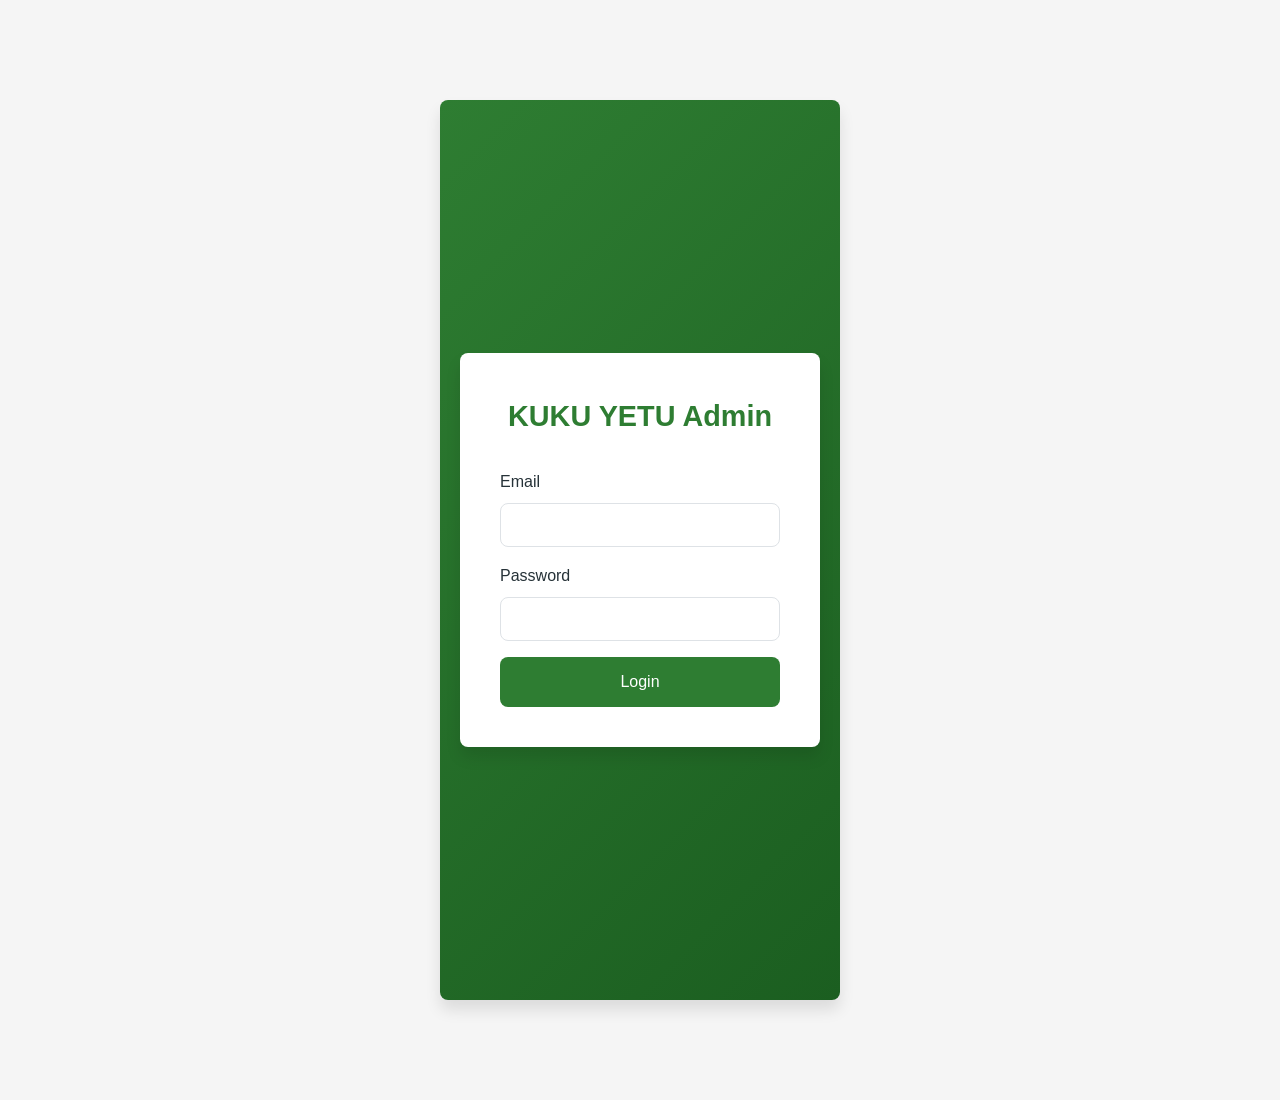
==== admin.html @ 910be82c "Move files to root for Vercel" ====
<!DOCTYPE html>
<html lang="en">
<head>
    <meta charset="UTF-8">
    <meta name="viewport" content="width=device-width, initial-scale=1.0">
    <title>KUKU YETU - Admin Dashboard</title>
    <link rel="stylesheet" href="https://cdnjs.cloudflare.com/ajax/libs/font-awesome/6.4.0/css/all.min.css">
    <link rel="stylesheet" href="css/style.css">
    <link rel="stylesheet" href="css/admin.css">
    <!-- Add to both index.html and admin.html in the head section -->
<link rel="icon" type="image/png" sizes="32x32" href="assets/icons/favicon-32x32.png">
<link rel="apple-touch-icon" href="assets/icons/apple-touch-icon.png">
</head>
<body>
    <!-- Loading Spinner -->
    <div id="loading-spinner" class="loading-spinner">
        <div class="spinner"></div>
    </div>

    <!-- Admin Login -->
    <div id="adminLogin" class="admin-login">
        <div class="login-box">
            <h1>KUKU YETU Admin</h1>
            <form id="adminLoginForm">
                <div class="form-group">
                    <label>Email</label>
                    <input type="email" id="adminEmail" required>
                </div>
                <div class="form-group">
                    <label>Password</label>
                    <input type="password" id="adminPassword" required>
                </div>
                <button type="submit" class="btn-primary">Login</button>
            </form>
        </div>
    </div>

    <!-- Admin Dashboard -->
    <div id="adminDashboard" style="display: none;">
        <div class="admin-header">
            <div class="container">
                <div class="admin-header-content">
                    <h1>KUKU YETU Admin Dashboard</h1>
                    <button class="btn-logout" onclick="adminLogout()">Logout</button>
                </div>
            </div>
        </div>

        <div class="admin-nav">
            <div class="container">
                <ul class="admin-tabs">
                    <li><button class="tab-btn active" data-tab="dashboard">Dashboard</button></li>
                    <li><button class="tab-btn" data-tab="products">Products</button></li>
                    <li><button class="tab-btn" data-tab="orders">Orders</button></li>
                </ul>
            </div>
        </div>

        <div class="admin-content">
            <div class="container">
                <!-- Dashboard Tab -->
                <div id="dashboardTab" class="admin-tab active">
                    <div class="stats-grid">
                        <div class="stat-card">
                            <h3>Total Orders</h3>
                            <div class="stat-number" id="totalOrders">0</div>
                        </div>
                        <div class="stat-card">
                            <h3>Pending Orders</h3>
                            <div class="stat-number" id="pendingOrders">0</div>
                        </div>
                        <div class="stat-card">
                            <h3>Completed Orders</h3>
                            <div class="stat-number" id="completedOrders">0</div>
                        </div>
                        <div class="stat-card">
                            <h3>Total Products</h3>
                            <div class="stat-number" id="totalProducts">0</div>
                        </div>
                    </div>

                    <div class="recent-orders">
                        <h2>Recent Orders</h2>
                        <div class="table-container">
                            <table id="recentOrdersTable">
                                <thead>
                                    <tr>
                                        <th>Order ID</th>
                                        <th>Customer</th>
                                        <th>Total</th>
                                        <th>Status</th>
                                        <th>Date</th>
                                        <th>Action</th>
                                    </tr>
                                </thead>
                                <tbody id="recentOrdersBody">
                                    <!-- Orders will be loaded here -->
                                </tbody>
                            </table>
                        </div>
                    </div>
                </div>

                <!-- Products Tab -->
                <div id="productsTab" class="admin-tab">
                    <div class="admin-section-header">
                        <h2>Manage Products</h2>
                        <button class="btn-primary" onclick="openAddProductModal()">Add New Product</button>
                    </div>

                    <div class="table-container">
                        <table id="productsTable">
                            <thead>
                                <tr>
                                    <th>ID</th>
                                    <th>Image</th>
                                    <th>Title</th>
                                    <th>Category</th>
                                    <th>Price</th>
                                    <th>Stock</th>
                                    <th>Rating</th>
                                    <th>Actions</th>
                                </tr>
                            </thead>
                            <tbody id="productsBody">
                                <!-- Products will be loaded here -->
                            </tbody>
                        </table>
                    </div>
                </div>

                <!-- Orders Tab -->
                <div id="ordersTab" class="admin-tab">
                    <h2>All Orders</h2>
                    <div class="table-container">
                        <table id="allOrdersTable">
                            <thead>
                                <tr>
                                    <th>Order ID</th>
                                    <th>Customer Name</th>
                                    <th>Phone</th>
                                    <th>Location</th>
                                    <th>Product</th>
                                    <th>Status</th>
                                    <th>Action</th>
                                </tr>
                            </thead>
                            <tbody id="allOrdersBody">
                                <!-- Orders will be loaded here -->
                            </tbody>
                        </table>
                    </div>
                </div>
            </div>
        </div>
    </div>

    <!-- Add Product Modal -->
    <div class="modal" id="addProductModal">
        <div class="modal-content">
            <div class="modal-header">
                <h2>Add New Product</h2>
                <button class="close-modal"><i class="fas fa-times"></i></button>
            </div>
            <div class="modal-body">
                <form id="addProductForm" enctype="multipart/form-data">
                    <div class="form-group">
                        <label>Title</label>
                        <input type="text" id="productTitle" required>
                    </div>

                    <div class="form-row">
                        <div class="form-group">
                            <label>Price ($)</label>
                            <input type="number" id="productPrice" step="0.01" required>
                        </div>
                        <div class="form-group">
                            <label>Old Price ($) (Optional)</label>
                            <input type="number" id="productOldPrice" step="0.01">
                        </div>
                    </div>

                                      <div class="form-group" style="clear: both; width: 100%; margin-bottom: 20px;">
                        <label for="productDescription" style="display: block; margin-bottom: 8px; font-weight: 600; font-size: 14px; color: #333;">Description <span style="color: #f44336;">*</span></label>
                        <textarea 
                            id="productDescription" 
                            name="description" 
                            rows="4" 
                            required
                            style="width: 100%; 
                                   padding: 12px; 
                                   border: 2px solid #2196F3; 
                                   border-radius: 8px; 
                                   font-size: 16px; 
                                   font-family: 'Segoe UI', Arial, sans-serif;
                                   background-color: #ffffff;
                                   color: #000000;
                                   resize: vertical;
                                   box-sizing: border-box;
                                   line-height: 1.6;
                                   box-shadow: 0 2px 4px rgba(0,0,0,0.1);"
                            placeholder="Enter detailed product description here..."
                        ></textarea>
                        <small style="display: block; margin-top: 5px; color: #666; font-size: 12px;">Provide a detailed description of your product</small>
                    </div>
                    <div class="form-row">
                        <div class="form-group">
                            <label>Category</label>
                            <select id="productCategory" required>
                                <option value="">Select Category</option>
                                <option value="broilers">Broilers</option>
                                <option value="layers">Layers</option>
                                <option value="eggs">Eggs</option>
                                <option value="chicks">Chicks</option>
                            </select>
                        </div>
                        <div class="form-group">
                            <label>Stock Status</label>
                            <select id="productStock" required>
                                <option value="available">Available</option>
                                <option value="low">Few Units Left</option>
                                <option value="out">Out of Stock</option>
                            </select>
                        </div>
                    </div>

                    <div class="form-group">
                        <label>Rating</label>
                        <select id="productRating" required>
                            <option value="1">1 Star</option>
                            <option value="2">2 Stars</option>
                            <option value="3">3 Stars</option>
                            <option value="4">4 Stars</option>
                            <option value="4.5">4.5 Stars</option>
                            <option value="5">5 Stars</option>
                        </select>
                    </div>

                    <div class="form-group">
                        <label>Product Images (Select multiple)</label>
                        <input type="file" id="productImages" multiple accept="image/*" required>
                        <div class="image-preview" id="imagePreview"></div>
                    </div>

                    <button type="submit" class="btn-primary">Add Product</button>
                </form>
            </div>
        </div>
    </div>

    <!-- Order Details Modal -->
    <div class="modal" id="orderDetailsModal">
        <div class="modal-content">
            <div class="modal-header">
                <h2>Order Details</h2>
                <button class="close-modal"><i class="fas fa-times"></i></button>
            </div>
            <div class="modal-body" id="orderDetailsBody">
                <!-- Order details will be loaded here -->
            </div>
        </div>
    </div>
    <!-- Edit Product Modal -->
<div class="modal" id="editProductModal">
    <div class="modal-content">
        <div class="modal-header">
            <h2>Edit Product</h2>
            <button class="close-modal"><i class="fas fa-times"></i></button>
        </div>
        <div class="modal-body">
            <form id="editProductForm" enctype="multipart/form-data">
                <input type="hidden" id="editProductId">
                
                <div class="form-group">
                    <label>Title</label>
                    <input type="text" id="editProductTitle" required>
                </div>

                <div class="form-row">
                    <div class="form-group">
                        <label>Price ($)</label>
                        <input type="number" id="editProductPrice" step="0.01" required>
                    </div>
                    <div class="form-group">
                        <label>Old Price ($) (Optional)</label>
                        <input type="number" id="editProductOldPrice" step="0.01">
                    </div>
                </div>

                <div class="form-group">
                    <label>Description</label>
                    <textarea id="editProductDescription" rows="4" required></textarea>
                </div>

                <div class="form-row">
                    <div class="form-group">
                        <label>Category</label>
                        <select id="editProductCategory" required>
                            <option value="">Select Category</option>
                            <option value="broilers">Broilers</option>
                            <option value="layers">Layers</option>
                            <option value="eggs">Eggs</option>
                            <option value="chicks">Chicks</option>
                        </select>
                    </div>
                    <div class="form-group">
                        <label>Stock Status</label>
                        <select id="editProductStock" required>
                            <option value="available">Available</option>
                            <option value="low">Few Units Left</option>
                            <option value="out">Out of Stock</option>
                        </select>
                    </div>
                </div>

                <div class="form-group">
                    <label>Rating</label>
                    <select id="editProductRating" required>
                        <option value="1">1 Star</option>
                        <option value="2">2 Stars</option>
                        <option value="3">3 Stars</option>
                        <option value="4">4 Stars</option>
                        <option value="4.5">4.5 Stars</option>
                        <option value="5">5 Stars</option>
                    </select>
                </div>

                <div class="form-group">
                    <label>Current Images</label>
                    <div class="image-preview" id="editImagePreview"></div>
                </div>

                <div class="form-group">
                    <label>Add New Images (Optional)</label>
                    <input type="file" id="editProductImages" multiple accept="image/*">
                    <small style="display: block; margin-top: 5px; color: #666;">Select new images to add. Existing images will be kept unless removed.</small>
                </div>

                <div style="display: flex; gap: 10px; margin-top: 20px;">
                    <button type="submit" class="btn-primary" style="flex: 2;">Update Product</button>
                    <button type="button" class="btn-secondary" onclick="document.getElementById('editProductModal').classList.remove('active')" style="flex: 1;">Cancel</button>
                </div>
            </form>
        </div>
    </div>
</div>

    <!-- Toast Container -->
    <div class="toast-container" id="toastContainer"></div>

    <script src="js/api.js"></script>
    <script src="js/admin.js"></script>
</body>
</html>
---- css/style.css ----
/* Professional CSS for KUKU YETU */
:root {
    --primary-color: #2e7d32;
    --primary-dark: #1b5e20;
    --primary-light: #4caf50;
    --secondary-color: #ff6f00;
    --text-dark: #263238;
    --text-light: #546e7a;
    --background: #f5f5f5;
    --white: #ffffff;
    --gray-100: #f8f9fa;
    --gray-200: #e9ecef;
    --gray-300: #dee2e6;
    --gray-400: #ced4da;
    --gray-500: #adb5bd;
    --shadow-sm: 0 2px 4px rgba(0,0,0,0.1);
    --shadow-md: 0 4px 6px rgba(0,0,0,0.1);
    --shadow-lg: 0 10px 15px rgba(0,0,0,0.1);
    --border-radius: 8px;
    --transition: all 0.3s ease;
}

* {
    margin: 0;
    padding: 0;
    box-sizing: border-box;
}

body {
    font-family: 'Segoe UI', Tahoma, Geneva, Verdana, sans-serif;
    background-color: var(--background);
    color: var(--text-dark);
    line-height: 1.6;
}

.container {
    max-width: 1200px;
    margin: 0 auto;
    padding: 0 15px;
}

/* Loading Spinner */
.loading-spinner {
    position: fixed;
    top: 0;
    left: 0;
    width: 100%;
    height: 100%;
    background: rgba(255,255,255,0.9);
    display: none;
    justify-content: center;
    align-items: center;
    z-index: 9999;
}

.loading-spinner.active {
    display: flex;
}

.spinner {
    width: 50px;
    height: 50px;
    border: 5px solid var(--gray-300);
    border-top-color: var(--primary-color);
    border-radius: 50%;
    animation: spin 1s linear infinite;
}

@keyframes spin {
    to { transform: rotate(360deg); }
}

/* Header Styles */
.header {
    background: var(--white);
    box-shadow: var(--shadow-sm);
    position: sticky;
    top: 0;
    z-index: 100;
}

.header-top {
    padding: 1rem 0;
    border-bottom: 1px solid var(--gray-200);
}

.header-top .container {
    display: flex;
    justify-content: space-between;
    align-items: center;
}

.header-left {
    display: flex;
    align-items: center;
    gap: 1rem;
}

.menu-toggle {
    background: none;
    border: none;
    font-size: 1.5rem;
    color: var(--text-dark);
    cursor: pointer;
    padding: 0.5rem;
    transition: var(--transition);
}

.menu-toggle:hover {
    color: var(--primary-color);
}

.logo h1 {
    font-size: 1.5rem;
    color: var(--primary-color);
    font-weight: 700;
}

.header-right {
    display: flex;
    align-items: center;
    gap: 1rem;
}

.notification-btn, .whatsapp-btn, .support-btn {
    position: relative;
    background: none;
    border: none;
    font-size: 1.2rem;
    color: var(--text-dark);
    cursor: pointer;
    padding: 0.5rem;
    transition: var(--transition);
    text-decoration: none;
}

.notification-btn:hover, .whatsapp-btn:hover, .support-btn:hover {
    color: var(--primary-color);
}

.badge {
    position: absolute;
    top: 0;
    right: 0;
    background: var(--secondary-color);
    color: var(--white);
    font-size: 0.7rem;
    padding: 0.2rem 0.4rem;
    border-radius: 50%;
    min-width: 18px;
}

/* Search Bar */
.search-bar {
    padding: 1rem 0;
    background: var(--white);
}

.search-container {
    position: relative;
    max-width: 600px;
    margin: 0 auto;
}

.search-icon {
    position: absolute;
    left: 1rem;
    top: 50%;
    transform: translateY(-50%);
    color: var(--gray-500);
}

#searchInput {
    width: 100%;
    padding: 1rem 1rem 1rem 3rem;
    border: 2px solid var(--gray-300);
    border-radius: var(--border-radius);
    font-size: 1rem;
    transition: var(--transition);
}

#searchInput:focus {
    outline: none;
    border-color: var(--primary-color);
    box-shadow: 0 0 0 3px rgba(46, 125, 50, 0.1);
}

/* Navigation Menu */
.main-nav {
    background: var(--white);
    border-bottom: 1px solid var(--gray-200);
    display: none;
}

.main-nav.active {
    display: block;
}

.nav-links {
    display: flex;
    list-style: none;
    gap: 2rem;
    padding: 1rem 0;
}

.nav-links a {
    text-decoration: none;
    color: var(--text-dark);
    font-weight: 500;
    transition: var(--transition);
    padding: 0.5rem 0;
    border-bottom: 2px solid transparent;
}

.nav-links a:hover,
.nav-links a.active {
    color: var(--primary-color);
    border-bottom-color: var(--primary-color);
}

/* Notification Panel */
.notification-panel {
    position: fixed;
    top: 0;
    right: -400px;
    width: 380px;
    height: 100vh;
    background: var(--white);
    box-shadow: var(--shadow-lg);
    z-index: 1000;
    transition: right 0.3s ease;
    display: flex;
    flex-direction: column;
}

.notification-panel.active {
    right: 0;
}

.notification-header {
    padding: 1rem;
    border-bottom: 1px solid var(--gray-200);
    display: flex;
    justify-content: space-between;
    align-items: center;
}

.close-btn {
    background: none;
    border: none;
    font-size: 1.2rem;
    cursor: pointer;
    color: var(--text-light);
}

.notification-list {
    flex: 1;
    overflow-y: auto;
    padding: 1rem;
}

.notification-item {
    padding: 1rem;
    border-bottom: 1px solid var(--gray-200);
    cursor: pointer;
    transition: var(--transition);
}

.notification-item:hover {
    background: var(--gray-100);
}

.notification-item.unread {
    background: #e8f5e9;
}

.notification-title {
    font-weight: 600;
    margin-bottom: 0.25rem;
}

.notification-message {
    font-size: 0.9rem;
    color: var(--text-light);
}

.notification-time {
    font-size: 0.8rem;
    color: var(--gray-500);
    margin-top: 0.25rem;
}

/* Side Menu */
.side-menu {
    position: fixed;
    top: 0;
    left: -300px;
    width: 280px;
    height: 100vh;
    background: var(--white);
    box-shadow: var(--shadow-lg);
    z-index: 1000;
    transition: left 0.3s ease;
    display: flex;
    flex-direction: column;
}

.side-menu.active {
    left: 0;
}

.side-menu-header {
    padding: 1rem;
    border-bottom: 1px solid var(--gray-200);
    display: flex;
    justify-content: space-between;
    align-items: center;
}

.side-menu-content {
    flex: 1;
    overflow-y: auto;
    padding: 1rem;
}

.menu-section {
    margin-bottom: 2rem;
}

.menu-section h4 {
    margin-bottom: 1rem;
    color: var(--text-light);
    font-size: 0.9rem;
    text-transform: uppercase;
    letter-spacing: 1px;
}

.filter-options {
    display: flex;
    flex-direction: column;
    gap: 0.5rem;
}

.filter-options label {
    display: flex;
    align-items: center;
    gap: 0.5rem;
    cursor: pointer;
}

.menu-section ul {
    list-style: none;
}

.menu-section ul li {
    margin-bottom: 0.5rem;
}

.menu-section ul a {
    text-decoration: none;
    color: var(--text-dark);
    display: block;
    padding: 0.5rem;
    border-radius: var(--border-radius);
    transition: var(--transition);
}

.menu-section ul a:hover {
    background: var(--gray-100);
    color: var(--primary-color);
}

/* Products Grid */
.products-grid {
    display: grid;
    grid-template-columns: repeat(auto-fill, minmax(280px, 1fr));
    gap: 2rem;
    padding: 2rem 0;
}

.product-card {
    background: var(--white);
    border-radius: var(--border-radius);
    overflow: hidden;
    box-shadow: var(--shadow-sm);
    transition: var(--transition);
    position: relative;
}

.product-card:hover {
    transform: translateY(-5px);
    box-shadow: var(--shadow-lg);
}

.product-image {
    position: relative;
    height: 250px;
    overflow: hidden;
}

.product-image img {
    width: 100%;
    height: 100%;
    object-fit: cover;
    transition: var(--transition);
}

.product-card:hover .product-image img {
    transform: scale(1.05);
}

.product-category {
    position: absolute;
    top: 1rem;
    left: 1rem;
    background: var(--primary-color);
    color: var(--white);
    padding: 0.25rem 0.5rem;
    border-radius: 4px;
    font-size: 0.8rem;
    font-weight: 500;
}

.product-info {
    padding: 1.5rem;
}

.product-title {
    font-size: 1.1rem;
    font-weight: 600;
    margin-bottom: 0.5rem;
    color: var(--text-dark);
}

.product-description {
    font-size: 0.9rem;
    color: var(--text-light);
    margin-bottom: 0.5rem;
    line-height: 1.4;
}

.product-price {
    display: flex;
    align-items: center;
    gap: 0.5rem;
    margin-bottom: 0.5rem;
}

.current-price {
    font-size: 1.2rem;
    font-weight: 700;
    color: var(--primary-color);
}

.old-price {
    font-size: 0.9rem;
    color: var(--gray-500);
    text-decoration: line-through;
}

.product-rating {
    display: flex;
    align-items: center;
    gap: 0.25rem;
    margin-bottom: 1rem;
    color: #ffc107;
}

.rating-text {
    color: var(--text-light);
    font-size: 0.9rem;
    margin-left: 0.5rem;
}

.product-actions {
    display: flex;
    gap: 0.5rem;
}

.view-btn, .cart-btn {
    flex: 1;
    padding: 0.75rem;
    border: none;
    border-radius: var(--border-radius);
    font-weight: 500;
    cursor: pointer;
    transition: var(--transition);
    display: flex;
    align-items: center;
    justify-content: center;
    gap: 0.5rem;
}

.view-btn {
    background: var(--gray-200);
    color: var(--text-dark);
}

.view-btn:hover {
    background: var(--gray-300);
}

.cart-btn {
    background: var(--primary-color);
    color: var(--white);
}

.cart-btn:hover {
    background: var(--primary-dark);
}

.cart-btn:disabled {
    background: var(--gray-400);
    cursor: not-allowed;
}

/* Stock Status */
.stock-status {
    position: absolute;
    top: 1rem;
    right: 1rem;
    padding: 0.25rem 0.5rem;
    border-radius: 4px;
    font-size: 0.8rem;
    font-weight: 500;
}

.stock-status.low {
    background: #ff9800;
    color: var(--white);
}

.stock-status.available {
    background: var(--primary-color);
    color: var(--white);
}

/* Footer Navigation */
.footer-nav {
    position: fixed;
    bottom: 0;
    left: 0;
    width: 100%;
    background: var(--white);
    box-shadow: 0 -2px 10px rgba(0,0,0,0.1);
    z-index: 100;
    padding: 0.5rem 0;
}

.footer-icons {
    display: flex;
    justify-content: space-around;
    align-items: center;
}

.footer-btn {
    background: none;
    border: none;
    display: flex;
    flex-direction: column;
    align-items: center;
    gap: 0.25rem;
    color: var(--text-light);
    font-size: 0.8rem;
    cursor: pointer;
    transition: var(--transition);
    position: relative;
    padding: 0.5rem;
}

.footer-btn i {
    font-size: 1.2rem;
}

.footer-btn:hover,
.footer-btn.active {
    color: var(--primary-color);
}

.footer-btn .badge {
    top: 0;
    right: 0;
}

/* Modal Styles */
.modal {
    display: none;
    position: fixed;
    top: 0;
    left: 0;
    width: 100%;
    height: 100%;
    background: rgba(0,0,0,0.5);
    z-index: 2000;
    justify-content: center;
    align-items: center;
    animation: fadeIn 0.3s ease;
}

@keyframes fadeIn {
    from { opacity: 0; }
    to { opacity: 1; }
}

.modal.active {
    display: flex;
}

.modal-content {
    background: var(--white);
    border-radius: var(--border-radius);
    max-width: 600px;
    width: 90%;
    max-height: 90vh;
    overflow-y: auto;
    animation: slideUp 0.3s ease;
}

@keyframes slideUp {
    from {
        transform: translateY(50px);
        opacity: 0;
    }
    to {
        transform: translateY(0);
        opacity: 1;
    }
}

.modal-header {
    padding: 1rem;
    border-bottom: 1px solid var(--gray-200);
    display: flex;
    justify-content: space-between;
    align-items: center;
    position: sticky;
    top: 0;
    background: var(--white);
    z-index: 1;
}

.modal-body {
    padding: 1rem;
}

.close-modal {
    background: none;
    border: none;
    font-size: 1.2rem;
    cursor: pointer;
    color: var(--text-light);
    transition: var(--transition);
}

.close-modal:hover {
    color: var(--text-dark);
}

/* Product Modal Styles */
.product-detail {
    padding: 1rem;
}

.product-images {
    position: relative;
    margin-bottom: 1rem;
}

.image-slider {
    position: relative;
    overflow: hidden;
    border-radius: var(--border-radius);
    height: 300px;
}

.slider-container {
    display: flex;
    transition: transform 0.3s ease;
    height: 100%;
}

.slider-container img {
    width: 100%;
    height: 100%;
    object-fit: cover;
    flex-shrink: 0;
}

.slider-btn {
    position: absolute;
    top: 50%;
    transform: translateY(-50%);
    background: rgba(0,0,0,0.5);
    color: var(--white);
    border: none;
    width: 40px;
    height: 40px;
    border-radius: 50%;
    cursor: pointer;
    transition: var(--transition);
    z-index: 2;
}

.slider-btn:hover {
    background: rgba(0,0,0,0.8);
}

.slider-btn.prev {
    left: 1rem;
}

.slider-btn.next {
    right: 1rem;
}

.image-dots {
    display: flex;
    justify-content: center;
    gap: 0.5rem;
    margin-top: 1rem;
}

.dot {
    width: 10px;
    height: 10px;
    border-radius: 50%;
    background: var(--gray-400);
    cursor: pointer;
    transition: var(--transition);
}

.dot.active {
    background: var(--primary-color);
    transform: scale(1.2);
}

.product-full-title {
    font-size: 1.5rem;
    font-weight: 600;
    margin-bottom: 1rem;
}

.product-full-price {
    display: flex;
    align-items: center;
    gap: 1rem;
    margin-bottom: 1rem;
}

.full-price {
    font-size: 1.5rem;
    font-weight: 700;
    color: var(--primary-color);
}

.full-old-price {
    font-size: 1rem;
    color: var(--gray-500);
    text-decoration: line-through;
}

.full-description {
    margin: 1rem 0;
    line-height: 1.6;
    color: var(--text-light);
}

.product-buttons {
    display: flex;
    gap: 1rem;
    margin-top: 1.5rem;
}

.btn-save {
    flex: 1;
    padding: 1rem;
    background: var(--gray-200);
    border: none;
    border-radius: var(--border-radius);
    font-weight: 500;
    cursor: pointer;
    transition: var(--transition);
    display: flex;
    align-items: center;
    justify-content: center;
    gap: 0.5rem;
}

.btn-save:hover {
    background: var(--gray-300);
}

.btn-checkout {
    flex: 2;
    padding: 1rem;
    background: var(--primary-color);
    color: var(--white);
    border: none;
    border-radius: var(--border-radius);
    font-weight: 500;
    cursor: pointer;
    transition: var(--transition);
    display: flex;
    align-items: center;
    justify-content: center;
    gap: 0.5rem;
}

.btn-checkout:hover {
    background: var(--primary-dark);
}

/* Cart Modal Styles */
.cart-items {
    max-height: 400px;
    overflow-y: auto;
    margin-bottom: 1rem;
}

.cart-item {
    display: flex;
    gap: 1rem;
    padding: 1rem;
    border-bottom: 1px solid var(--gray-200);
}

.cart-item-image {
    width: 80px;
    height: 80px;
    border-radius: var(--border-radius);
    object-fit: cover;
}

.cart-item-details {
    flex: 1;
}

.cart-item-title {
    font-weight: 600;
    margin-bottom: 0.25rem;
}

.cart-item-price {
    color: var(--primary-color);
    font-weight: 600;
}

.cart-item-quantity {
    display: flex;
    align-items: center;
    gap: 0.5rem;
    margin-top: 0.5rem;
}

.quantity-btn {
    width: 30px;
    height: 30px;
    border: 1px solid var(--gray-300);
    background: var(--white);
    border-radius: 4px;
    cursor: pointer;
    transition: var(--transition);
}

.quantity-btn:hover {
    background: var(--gray-100);
}

.quantity-input {
    width: 50px;
    text-align: center;
    border: 1px solid var(--gray-300);
    border-radius: 4px;
    padding: 0.25rem;
}

.cart-total {
    padding: 1rem;
    background: var(--gray-100);
    border-radius: var(--border-radius);
    font-size: 1.2rem;
    font-weight: 600;
    display: flex;
    justify-content: space-between;
    margin-bottom: 1rem;
}

.location-section {
    margin: 1rem 0;
}

.location-header {
    display: flex;
    justify-content: space-between;
    align-items: center;
    margin-bottom: 1rem;
}

.get-location-btn {
    background: var(--primary-color);
    color: var(--white);
    border: none;
    padding: 0.5rem 1rem;
    border-radius: var(--border-radius);
    cursor: pointer;
    transition: var(--transition);
    display: flex;
    align-items: center;
    gap: 0.5rem;
}

.get-location-btn:hover {
    background: var(--primary-dark);
}

.location-input,
.address-input {
    width: 100%;
    padding: 0.75rem;
    border: 1px solid var(--gray-300);
    border-radius: var(--border-radius);
    margin-bottom: 1rem;
    font-size: 1rem;
}

.cart-actions {
    display: flex;
    flex-direction: column;
    gap: 1rem;
}

.btn-confirm,
.btn-whatsapp,
.btn-generate {
    width: 100%;
    padding: 1rem;
    border: none;
    border-radius: var(--border-radius);
    font-weight: 500;
    cursor: pointer;
    transition: var(--transition);
    display: flex;
    align-items: center;
    justify-content: center;
    gap: 0.5rem;
}

.btn-confirm {
    background: var(--primary-color);
    color: var(--white);
}

.btn-confirm:hover {
    background: var(--primary-dark);
}

.btn-whatsapp {
    background: #25D366;
    color: var(--white);
}

.btn-whatsapp:hover {
    background: #128C7E;
}

.btn-generate {
    background: var(--gray-200);
    color: var(--text-dark);
}

.btn-generate:hover {
    background: var(--gray-300);
}

/* Auth Tabs */
.auth-tabs {
    display: flex;
    gap: 1rem;
    margin-bottom: 2rem;
    border-bottom: 2px solid var(--gray-200);
    padding-bottom: 1rem;
}

.tab-btn {
    flex: 1;
    padding: 0.75rem;
    background: none;
    border: none;
    font-size: 1rem;
    font-weight: 500;
    color: var(--text-light);
    cursor: pointer;
    transition: var(--transition);
    position: relative;
}

.tab-btn.active {
    color: var(--primary-color);
}

.tab-btn.active::after {
    content: '';
    position: absolute;
    bottom: -1rem;
    left: 0;
    width: 100%;
    height: 2px;
    background: var(--primary-color);
}

.auth-form {
    display: none;
}

.auth-form.active {
    display: block;
}

.form-group {
    margin-bottom: 1rem;
}

.form-group label {
    display: block;
    margin-bottom: 0.5rem;
    font-weight: 500;
}

.form-group input {
    width: 100%;
    padding: 0.75rem;
    border: 1px solid var(--gray-300);
    border-radius: var(--border-radius);
    font-size: 1rem;
    transition: var(--transition);
}

.form-group input:focus {
    outline: none;
    border-color: var(--primary-color);
    box-shadow: 0 0 0 3px rgba(46, 125, 50, 0.1);
}

.btn-primary {
    width: 100%;
    padding: 1rem;
    background: var(--primary-color);
    color: var(--white);
    border: none;
    border-radius: var(--border-radius);
    font-size: 1rem;
    font-weight: 500;
    cursor: pointer;
    transition: var(--transition);
}

.btn-primary:hover {
    background: var(--primary-dark);
}

/* Toast Notifications */
.toast-container {
    position: fixed;
    top: 20px;
    right: 20px;
    z-index: 3000;
}

.toast {
    background: var(--white);
    border-radius: var(--border-radius);
    padding: 1rem;
    margin-bottom: 0.5rem;
    box-shadow: var(--shadow-lg);
    display: flex;
    align-items: center;
    gap: 0.5rem;
    min-width: 300px;
    animation: slideIn 0.3s ease;
    border-left: 4px solid;
}

.toast.success {
    border-left-color: var(--primary-color);
}

.toast.error {
    border-left-color: #f44336;
}

.toast.info {
    border-left-color: #2196f3;
}

.toast.warning {
    border-left-color: #ff9800;
}

@keyframes slideIn {
    from {
        transform: translateX(100%);
        opacity: 0;
    }
    to {
        transform: translateX(0);
        opacity: 1;
    }
}

/* Responsive Design */
@media (max-width: 768px) {
    .container {
        padding: 0 10px;
    }

    .products-grid {
        grid-template-columns: repeat(auto-fill, minmax(240px, 1fr));
        gap: 1rem;
    }

    .notification-panel {
        width: 100%;
        right: -100%;
    }

    .nav-links {
        flex-wrap: wrap;
        gap: 1rem;
    }

    .product-buttons {
        flex-direction: column;
    }

    .modal-content {
        width: 95%;
        margin: 1rem;
    }
}

@media (max-width: 480px) {
    .logo h1 {
        font-size: 1.2rem;
    }

    .header-right {
        gap: 0.5rem;
    }

    .products-grid {
        grid-template-columns: 1fr;
    }

    .footer-btn span {
        display: none;
    }

    .footer-btn i {
        font-size: 1.5rem;
    }

    .cart-item {
        flex-direction: column;
        align-items: center;
        text-align: center;
    }

    .cart-item-image {
        width: 120px;
        height: 120px;
    }
}

/* Admin Specific Styles */
.admin-login {
    max-width: 400px;
    margin: 100px auto;
    padding: 2rem;
    background: var(--white);
    border-radius: var(--border-radius);
    box-shadow: var(--shadow-lg);
}

.admin-dashboard {
    padding: 2rem 0;
}

.dashboard-header {
    margin-bottom: 2rem;
    display: flex;
    justify-content: space-between;
    align-items: center;
}

.stats-grid {
    display: grid;
    grid-template-columns: repeat(auto-fit, minmax(200px, 1fr));
    gap: 1.5rem;
    margin-bottom: 2rem;
}

.stat-card {
    background: var(--white);
    padding: 1.5rem;
    border-radius: var(--border-radius);
    box-shadow: var(--shadow-sm);
    text-align: center;
}

.stat-card h3 {
    color: var(--text-light);
    font-size: 0.9rem;
    margin-bottom: 0.5rem;
    text-transform: uppercase;
}

.stat-number {
    font-size: 2rem;
    font-weight: 700;
    color: var(--primary-color);
}

.table-container {
    background: var(--white);
    border-radius: var(--border-radius);
    overflow-x: auto;
    box-shadow: var(--shadow-sm);
}

table {
    width: 100%;
    border-collapse: collapse;
}

th, td {
    padding: 1rem;
    text-align: left;
    border-bottom: 1px solid var(--gray-200);
}

th {
    background: var(--gray-100);
    font-weight: 600;
    color: var(--text-light);
}

tr:hover {
    background: var(--gray-50);
}

.btn-view {
    background: var(--primary-color);
    color: var(--white);
    border: none;
    padding: 0.5rem 1rem;
    border-radius: 4px;
    cursor: pointer;
    transition: var(--transition);
}

.btn-view:hover {
    background: var(--primary-dark);
}

/* Print Styles */
@media print {
    .header,
    .footer-nav,
    .modal .close-modal,
    .btn-generate {
        display: none;
    }

    .modal {
        position: static;
        display: block;
        background: none;
    }

    .modal-content {
        max-width: 100%;
        box-shadow: none;
    }
    /* Import responsive styles */
@import url('responsive.css');
}
---- css/admin.css ----
/* Admin specific styles */

.admin-login {
    min-height: 100vh;
    display: flex;
    align-items: center;
    justify-content: center;
    background: linear-gradient(135deg, var(--primary-color), var(--primary-dark));
    padding: 20px;
}

.login-box {
    background: var(--white);
    padding: 40px;
    border-radius: var(--border-radius);
    box-shadow: var(--shadow-lg);
    width: 100%;
    max-width: 400px;
}

.login-box h1 {
    text-align: center;
    color: var(--primary-color);
    margin-bottom: 30px;
    font-size: 1.8rem;
}

.admin-header {
    background: var(--white);
    box-shadow: var(--shadow-sm);
    padding: 1rem 0;
    margin-bottom: 2rem;
}

.admin-header-content {
    display: flex;
    justify-content: space-between;
    align-items: center;
}

.admin-header h1 {
    font-size: 1.5rem;
    color: var(--primary-color);
}

.btn-logout {
    background: var(--gray-200);
    border: none;
    padding: 0.5rem 1rem;
    border-radius: var(--border-radius);
    cursor: pointer;
    transition: var(--transition);
}

.btn-logout:hover {
    background: var(--gray-300);
}

.admin-nav {
    background: var(--white);
    border-bottom: 1px solid var(--gray-200);
    margin-bottom: 2rem;
}

.admin-tabs {
    display: flex;
    list-style: none;
    gap: 1rem;
    padding: 0;
    margin: 0;
}

.admin-tabs .tab-btn {
    padding: 1rem 1.5rem;
    background: none;
    border: none;
    font-size: 1rem;
    font-weight: 500;
    color: var(--text-light);
    cursor: pointer;
    transition: var(--transition);
    border-bottom: 2px solid transparent;
}

.admin-tabs .tab-btn:hover {
    color: var(--primary-color);
}

.admin-tabs .tab-btn.active {
    color: var(--primary-color);
    border-bottom-color: var(--primary-color);
}

.admin-tab {
    display: none;
}

.admin-tab.active {
    display: block;
}

.admin-section-header {
    display: flex;
    justify-content: space-between;
    align-items: center;
    margin-bottom: 2rem;
}

.status-badge {
    display: inline-block;
    padding: 0.25rem 0.5rem;
    border-radius: 4px;
    font-size: 0.85rem;
    font-weight: 500;
    text-transform: capitalize;
}

.status-badge.pending {
    background: #fff3e0;
    color: #ff9800;
}

.status-badge.confirmed {
    background: #e3f2fd;
    color: #2196f3;
}

.status-badge.shipped {
    background: #f3e5f5;
    color: #9c27b0;
}

.status-badge.delivered {
    background: #e8f5e9;
    color: #4caf50;
}

.status-badge.completed {
    background: #e8f5e9;
    color: #2e7d32;
}

.status-badge.cancelled {
    background: #ffebee;
    color: #f44336;
}

.stock-badge {
    display: inline-block;
    padding: 0.25rem 0.5rem;
    border-radius: 4px;
    font-size: 0.85rem;
    font-weight: 500;
}

.stock-badge.available {
    background: #e8f5e9;
    color: #2e7d32;
}

.stock-badge.low {
    background: #fff3e0;
    color: #ff9800;
}

.stock-badge.out {
    background: #ffebee;
    color: #f44336;
}

.form-row {
    display: grid;
    grid-template-columns: 1fr 1fr;
    gap: 1rem;
}

.image-preview {
    display: flex;
    gap: 0.5rem;
    flex-wrap: wrap;
    margin-top: 1rem;
}

.order-details {
    padding: 1rem;
}

.order-info, .customer-info, .order-items {
    margin-bottom: 2rem;
    padding: 1rem;
    background: var(--gray-100);
    border-radius: var(--border-radius);
}

.items-table {
    width: 100%;
    border-collapse: collapse;
    margin: 1rem 0;
}

.items-table th,
.items-table td {
    padding: 0.75rem;
    text-align: left;
    border-bottom: 1px solid var(--gray-300);
}

.items-table th {
    background: var(--gray-200);
    font-weight: 600;
}

.items-table tfoot {
    font-weight: 600;
    background: var(--gray-200);
}

.order-actions {
    display: flex;
    gap: 1rem;
    flex-wrap: wrap;
    justify-content: center;
    margin-top: 2rem;
}

.btn-secondary {
    background: var(--gray-200);
    color: var(--text-dark);
    border: none;
    padding: 0.75rem 1.5rem;
    border-radius: var(--border-radius);
    cursor: pointer;
    transition: var(--transition);
}

.btn-secondary:hover {
    background: var(--gray-300);
}

.btn-danger {
    background: #f44336;
    color: white;
    border: none;
    padding: 0.75rem 1.5rem;
    border-radius: var(--border-radius);
    cursor: pointer;
    transition: var(--transition);
}

.btn-danger:hover {
    background: #d32f2f;
}

/* Responsive admin styles */
@media (max-width: 768px) {
    .admin-tabs {
        flex-wrap: wrap;
    }

    .admin-tabs .tab-btn {
        flex: 1 1 auto;
        padding: 0.75rem 1rem;
        font-size: 0.9rem;
    }

    .form-row {
        grid-template-columns: 1fr;
    }

    .order-actions {
        flex-direction: column;
    }

    .order-actions button {
        width: 100%;
    }

    .items-table {
        font-size: 0.9rem;
    }

    .items-table th,
    .items-table td {
        padding: 0.5rem;
    }
}

@media (max-width: 480px) {
    .admin-header-content {
        flex-direction: column;
        gap: 1rem;
        text-align: center;
    }

    .stats-grid {
        grid-template-columns: 1fr;
    }

    .table-container {
        overflow-x: auto;
    }

    .items-table {
        min-width: 600px;
    }
}

/* Print styles for admin */
@media print {
    .admin-header,
    .admin-nav,
    .order-actions,
    .btn-logout,
    .close-modal {
        display: none;
    }

    .order-details {
        padding: 0;
    }

    .order-info,
    .customer-info,
    .order-items {
        break-inside: avoid;
        page-break-inside: avoid;
        background: none;
        border: 1px solid #ddd;
    }
}
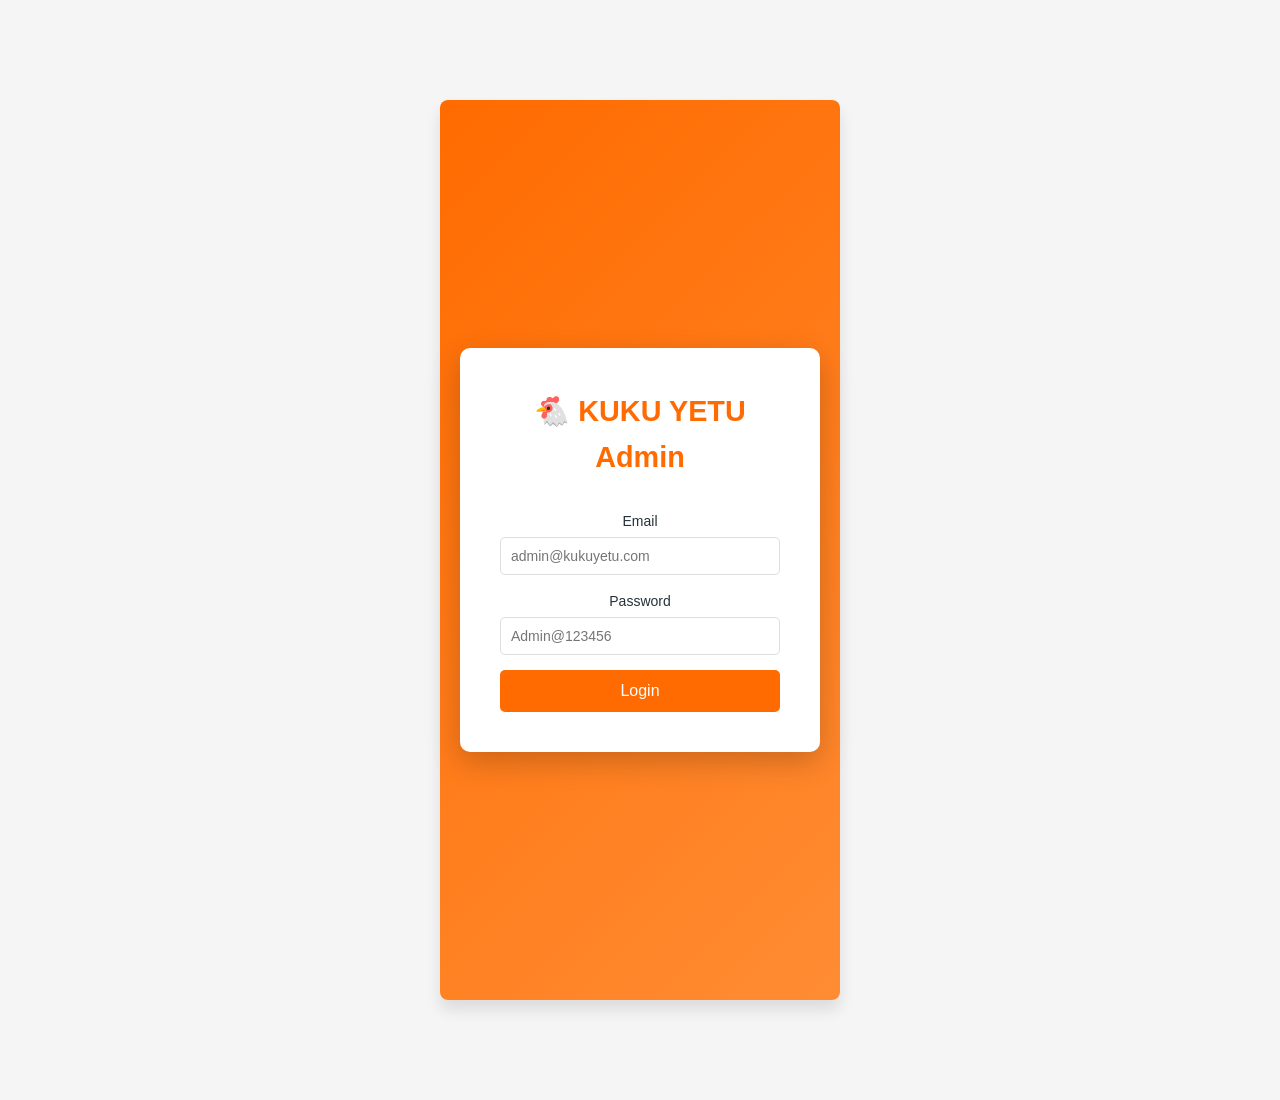
==== commit 5e6ee9c3: "Update admin.html" ====
--- a/admin.html
+++ b/admin.html
@@ -7,9 +7,337 @@
     <link rel="stylesheet" href="https://cdnjs.cloudflare.com/ajax/libs/font-awesome/6.4.0/css/all.min.css">
     <link rel="stylesheet" href="css/style.css">
     <link rel="stylesheet" href="css/admin.css">
-    <!-- Add to both index.html and admin.html in the head section -->
-<link rel="icon" type="image/png" sizes="32x32" href="assets/icons/favicon-32x32.png">
-<link rel="apple-touch-icon" href="assets/icons/apple-touch-icon.png">
+    <!-- Data URI favicon - no 404 errors -->
+    <link rel="icon" href="data:image/svg+xml,%3Csvg xmlns='http://www.w3.org/2000/svg' viewBox='0 0 100 100'%3E%3Ctext y='.9em' font-size='90'%3E🐔%3C/text%3E%3C/svg%3E">
+    <style>
+        /* Additional admin styles */
+        .status-badge {
+            display: inline-block;
+            padding: 5px 12px;
+            border-radius: 20px;
+            font-size: 12px;
+            font-weight: bold;
+            text-transform: capitalize;
+        }
+        .status-badge.pending { background: #fff3e0; color: #ff9800; }
+        .status-badge.confirmed { background: #e3f2fd; color: #2196f3; }
+        .status-badge.shipped { background: #f3e5f5; color: #9c27b0; }
+        .status-badge.delivered { background: #e8f5e9; color: #4caf50; }
+        .status-badge.completed { background: #e8f5e9; color: #2e7d32; }
+        .status-badge.cancelled { background: #ffebee; color: #f44336; }
+        
+        .btn-view {
+            padding: 5px 10px;
+            border: none;
+            border-radius: 4px;
+            cursor: pointer;
+            font-size: 12px;
+            margin: 2px;
+            transition: all 0.3s;
+        }
+        .btn-view:hover { opacity: 0.8; transform: translateY(-1px); }
+        
+        .product-thumb {
+            width: 50px;
+            height: 50px;
+            object-fit: cover;
+            border-radius: 4px;
+        }
+        
+        .stock-badge {
+            display: inline-block;
+            padding: 3px 8px;
+            border-radius: 12px;
+            font-size: 11px;
+            font-weight: bold;
+        }
+        .stock-badge.available { background: #d4edda; color: #155724; }
+        .stock-badge.low { background: #fff3cd; color: #856404; }
+        .stock-badge.out { background: #f8d7da; color: #721c24; }
+        
+        .modal {
+            display: none;
+            position: fixed;
+            top: 0;
+            left: 0;
+            width: 100%;
+            height: 100%;
+            background: rgba(0,0,0,0.5);
+            z-index: 1000;
+            justify-content: center;
+            align-items: center;
+        }
+        .modal.active { display: flex; }
+        .modal-content {
+            background: white;
+            border-radius: 10px;
+            max-width: 600px;
+            width: 90%;
+            max-height: 85vh;
+            overflow-y: auto;
+            position: relative;
+        }
+        .modal-header {
+            padding: 15px 20px;
+            border-bottom: 1px solid #eee;
+            display: flex;
+            justify-content: space-between;
+            align-items: center;
+            position: sticky;
+            top: 0;
+            background: white;
+            z-index: 10;
+        }
+        .modal-header h2 { margin: 0; font-size: 1.2rem; }
+        .close-modal {
+            background: none;
+            border: none;
+            font-size: 24px;
+            cursor: pointer;
+            color: #999;
+        }
+        .modal-body { padding: 20px; }
+        .modal-footer {
+            padding: 15px 20px;
+            border-top: 1px solid #eee;
+            display: flex;
+            gap: 10px;
+            justify-content: flex-end;
+        }
+        
+        .form-group { margin-bottom: 15px; }
+        .form-group label { display: block; margin-bottom: 5px; font-weight: 500; font-size: 14px; }
+        .form-group input, .form-group select, .form-group textarea {
+            width: 100%;
+            padding: 10px;
+            border: 1px solid #ddd;
+            border-radius: 5px;
+            font-size: 14px;
+        }
+        .form-row {
+            display: grid;
+            grid-template-columns: 1fr 1fr;
+            gap: 15px;
+        }
+        
+        .image-preview {
+            display: flex;
+            flex-wrap: wrap;
+            gap: 10px;
+            margin-top: 10px;
+        }
+        .image-preview img {
+            width: 80px;
+            height: 80px;
+            object-fit: cover;
+            border-radius: 5px;
+            border: 1px solid #ddd;
+        }
+        
+        .toast-container {
+            position: fixed;
+            top: 20px;
+            right: 20px;
+            z-index: 9999;
+        }
+        .toast {
+            padding: 12px 20px;
+            margin-bottom: 10px;
+            border-radius: 5px;
+            color: white;
+            display: flex;
+            align-items: center;
+            gap: 10px;
+            animation: slideIn 0.3s ease;
+            box-shadow: 0 2px 10px rgba(0,0,0,0.1);
+        }
+        .toast.success { background: #4caf50; }
+        .toast.error { background: #f44336; }
+        .toast.info { background: #2196f3; }
+        .toast.warning { background: #ff9800; }
+        
+        @keyframes slideIn {
+            from { transform: translateX(100%); opacity: 0; }
+            to { transform: translateX(0); opacity: 1; }
+        }
+        
+        .loading-spinner {
+            position: fixed;
+            top: 0;
+            left: 0;
+            width: 100%;
+            height: 100%;
+            background: rgba(0,0,0,0.5);
+            z-index: 9999;
+            display: none;
+            justify-content: center;
+            align-items: center;
+        }
+        .loading-spinner.active { display: flex; }
+        .spinner {
+            width: 50px;
+            height: 50px;
+            border: 5px solid #f3f3f3;
+            border-top: 5px solid #ff6b00;
+            border-radius: 50%;
+            animation: spin 1s linear infinite;
+        }
+        @keyframes spin {
+            0% { transform: rotate(0deg); }
+            100% { transform: rotate(360deg); }
+        }
+        
+        .table-container {
+            overflow-x: auto;
+            margin-top: 20px;
+        }
+        table {
+            width: 100%;
+            border-collapse: collapse;
+        }
+        th, td {
+            padding: 12px;
+            text-align: left;
+            border-bottom: 1px solid #eee;
+        }
+        th {
+            background: #f8f9fa;
+            font-weight: 600;
+        }
+        tr:hover { background: #fafafa; }
+        
+        .stats-grid {
+            display: grid;
+            grid-template-columns: repeat(auto-fit, minmax(200px, 1fr));
+            gap: 20px;
+            margin-bottom: 30px;
+        }
+        .stat-card {
+            background: white;
+            padding: 20px;
+            border-radius: 10px;
+            box-shadow: 0 2px 4px rgba(0,0,0,0.1);
+            text-align: center;
+        }
+        .stat-card h3 {
+            margin: 0 0 10px;
+            font-size: 14px;
+            color: #666;
+        }
+        .stat-number {
+            font-size: 32px;
+            font-weight: bold;
+            color: #ff6b00;
+        }
+        
+        .admin-tab { display: none; }
+        .admin-tab.active { display: block; }
+        
+        .admin-tabs {
+            display: flex;
+            gap: 10px;
+            margin-bottom: 20px;
+            border-bottom: 1px solid #eee;
+            padding-bottom: 10px;
+        }
+        .tab-btn {
+            padding: 10px 20px;
+            background: none;
+            border: none;
+            cursor: pointer;
+            font-size: 16px;
+            font-weight: 500;
+            color: #666;
+            transition: all 0.3s;
+        }
+        .tab-btn.active {
+            color: #ff6b00;
+            border-bottom: 2px solid #ff6b00;
+        }
+        
+        .admin-login {
+            min-height: 100vh;
+            display: flex;
+            justify-content: center;
+            align-items: center;
+            background: linear-gradient(135deg, #ff6b00, #ff8c33);
+        }
+        .login-box {
+            background: white;
+            padding: 40px;
+            border-radius: 10px;
+            width: 100%;
+            max-width: 400px;
+            text-align: center;
+            box-shadow: 0 10px 30px rgba(0,0,0,0.2);
+        }
+        .login-box h1 {
+            color: #ff6b00;
+            margin-bottom: 30px;
+        }
+        .login-box button {
+            width: 100%;
+            padding: 12px;
+            background: #ff6b00;
+            color: white;
+            border: none;
+            border-radius: 5px;
+            font-size: 16px;
+            cursor: pointer;
+        }
+        
+        .admin-header {
+            background: white;
+            padding: 15px 20px;
+            box-shadow: 0 2px 4px rgba(0,0,0,0.1);
+        }
+        .admin-header-content {
+            display: flex;
+            justify-content: space-between;
+            align-items: center;
+            max-width: 1200px;
+            margin: 0 auto;
+        }
+        .btn-logout {
+            padding: 8px 16px;
+            background: #f44336;
+            color: white;
+            border: none;
+            border-radius: 5px;
+            cursor: pointer;
+        }
+        
+        .admin-section-header {
+            display: flex;
+            justify-content: space-between;
+            align-items: center;
+            margin-bottom: 20px;
+        }
+        .btn-primary {
+            padding: 10px 20px;
+            background: #ff6b00;
+            color: white;
+            border: none;
+            border-radius: 5px;
+            cursor: pointer;
+        }
+        .btn-secondary {
+            padding: 8px 16px;
+            background: #6c757d;
+            color: white;
+            border: none;
+            border-radius: 5px;
+            cursor: pointer;
+        }
+        .btn-danger {
+            padding: 8px 16px;
+            background: #f44336;
+            color: white;
+            border: none;
+            border-radius: 5px;
+            cursor: pointer;
+        }
+    </style>
 </head>
 <body>
     <!-- Loading Spinner -->
@@ -17,20 +345,23 @@
         <div class="spinner"></div>
     </div>
 
+    <!-- Toast Container -->
+    <div class="toast-container" id="toastContainer"></div>
+
     <!-- Admin Login -->
     <div id="adminLogin" class="admin-login">
         <div class="login-box">
-            <h1>KUKU YETU Admin</h1>
-            <form id="adminLoginForm">
+            <h1>🐔 KUKU YETU Admin</h1>
+            <form id="adminLoginForm" onsubmit="adminLogin(event)">
                 <div class="form-group">
                     <label>Email</label>
-                    <input type="email" id="adminEmail" required>
+                    <input type="email" id="adminEmail" placeholder="admin@kukuyetu.com" required>
                 </div>
                 <div class="form-group">
                     <label>Password</label>
-                    <input type="password" id="adminPassword" required>
+                    <input type="password" id="adminPassword" placeholder="Admin@123456" required>
                 </div>
-                <button type="submit" class="btn-primary">Login</button>
+                <button type="submit">Login</button>
             </form>
         </div>
     </div>
@@ -40,7 +371,7 @@
         <div class="admin-header">
             <div class="container">
                 <div class="admin-header-content">
-                    <h1>KUKU YETU Admin Dashboard</h1>
+                    <h1>🐔 KUKU YETU Admin Dashboard</h1>
                     <button class="btn-logout" onclick="adminLogout()">Logout</button>
                 </div>
             </div>
@@ -49,9 +380,9 @@
         <div class="admin-nav">
             <div class="container">
                 <ul class="admin-tabs">
-                    <li><button class="tab-btn active" data-tab="dashboard">Dashboard</button></li>
-                    <li><button class="tab-btn" data-tab="products">Products</button></li>
-                    <li><button class="tab-btn" data-tab="orders">Orders</button></li>
+                    <li><button class="tab-btn active" data-tab="dashboard" onclick="showTab('dashboard')">Dashboard</button></li>
+                    <li><button class="tab-btn" data-tab="products" onclick="showTab('products')">Products</button></li>
+                    <li><button class="tab-btn" data-tab="orders" onclick="showTab('orders')">Orders</button></li>
                 </ul>
             </div>
         </div>
@@ -90,8 +421,8 @@
                                         <th>Total</th>
                                         <th>Status</th>
                                         <th>Date</th>
-                                        <th>Action</th>
-                                    </tr>
+                                        <th>Actions</th>
+                                    </thead>
                                 </thead>
                                 <tbody id="recentOrdersBody">
                                     <!-- Orders will be loaded here -->
@@ -105,7 +436,7 @@
                 <div id="productsTab" class="admin-tab">
                     <div class="admin-section-header">
                         <h2>Manage Products</h2>
-                        <button class="btn-primary" onclick="openAddProductModal()">Add New Product</button>
+                        <button class="btn-primary" onclick="openAddProductModal()">+ Add New Product</button>
                     </div>
 
                     <div class="table-container">
@@ -120,7 +451,7 @@
                                     <th>Stock</th>
                                     <th>Rating</th>
                                     <th>Actions</th>
-                                </tr>
+                                </thead>
                             </thead>
                             <tbody id="productsBody">
                                 <!-- Products will be loaded here -->
@@ -140,10 +471,10 @@
                                     <th>Customer Name</th>
                                     <th>Phone</th>
                                     <th>Location</th>
-                                    <th>Product</th>
+                                    <th>Products</th>
                                     <th>Status</th>
-                                    <th>Action</th>
-                                </tr>
+                                    <th>Actions</th>
+                                </thead>
                             </thead>
                             <tbody id="allOrdersBody">
                                 <!-- Orders will be loaded here -->
@@ -160,52 +491,34 @@
         <div class="modal-content">
             <div class="modal-header">
                 <h2>Add New Product</h2>
-                <button class="close-modal"><i class="fas fa-times"></i></button>
+                <button class="close-modal" onclick="document.getElementById('addProductModal').classList.remove('active')">&times;</button>
             </div>
             <div class="modal-body">
-                <form id="addProductForm" enctype="multipart/form-data">
-                    <div class="form-group">
-                        <label>Title</label>
+                <form id="addProductForm" enctype="multipart/form-data" onsubmit="handleAddProduct(event)">
+                    <div class="form-group">
+                        <label>Title *</label>
                         <input type="text" id="productTitle" required>
                     </div>
 
                     <div class="form-row">
                         <div class="form-group">
-                            <label>Price ($)</label>
+                            <label>Price (Ksh) *</label>
                             <input type="number" id="productPrice" step="0.01" required>
                         </div>
                         <div class="form-group">
-                            <label>Old Price ($) (Optional)</label>
+                            <label>Old Price (Optional)</label>
                             <input type="number" id="productOldPrice" step="0.01">
                         </div>
                     </div>
 
-                                      <div class="form-group" style="clear: both; width: 100%; margin-bottom: 20px;">
-                        <label for="productDescription" style="display: block; margin-bottom: 8px; font-weight: 600; font-size: 14px; color: #333;">Description <span style="color: #f44336;">*</span></label>
-                        <textarea 
-                            id="productDescription" 
-                            name="description" 
-                            rows="4" 
-                            required
-                            style="width: 100%; 
-                                   padding: 12px; 
-                                   border: 2px solid #2196F3; 
-                                   border-radius: 8px; 
-                                   font-size: 16px; 
-                                   font-family: 'Segoe UI', Arial, sans-serif;
-                                   background-color: #ffffff;
-                                   color: #000000;
-                                   resize: vertical;
-                                   box-sizing: border-box;
-                                   line-height: 1.6;
-                                   box-shadow: 0 2px 4px rgba(0,0,0,0.1);"
-                            placeholder="Enter detailed product description here..."
-                        ></textarea>
-                        <small style="display: block; margin-top: 5px; color: #666; font-size: 12px;">Provide a detailed description of your product</small>
-                    </div>
+                    <div class="form-group">
+                        <label>Description *</label>
+                        <textarea id="productDescription" rows="4" required></textarea>
+                    </div>
+
                     <div class="form-row">
                         <div class="form-group">
-                            <label>Category</label>
+                            <label>Category *</label>
                             <select id="productCategory" required>
                                 <option value="">Select Category</option>
                                 <option value="broilers">Broilers</option>
@@ -216,33 +529,120 @@
                         </div>
                         <div class="form-group">
                             <label>Stock Status</label>
-                            <select id="productStock" required>
-                                <option value="available">Available</option>
+                            <select id="productStock">
+                                <option value="available">In Stock</option>
                                 <option value="low">Few Units Left</option>
                                 <option value="out">Out of Stock</option>
                             </select>
                         </div>
                     </div>
 
-                    <div class="form-group">
-                        <label>Rating</label>
-                        <select id="productRating" required>
-                            <option value="1">1 Star</option>
-                            <option value="2">2 Stars</option>
-                            <option value="3">3 Stars</option>
-                            <option value="4">4 Stars</option>
-                            <option value="4.5">4.5 Stars</option>
-                            <option value="5">5 Stars</option>
-                        </select>
-                    </div>
-
-                    <div class="form-group">
-                        <label>Product Images (Select multiple)</label>
+                    <div class="form-row">
+                        <div class="form-group">
+                            <label>Rating</label>
+                            <select id="productRating">
+                                <option value="1">1 Star</option>
+                                <option value="2">2 Stars</option>
+                                <option value="3">3 Stars</option>
+                                <option value="4">4 Stars</option>
+                                <option value="4.5">4.5 Stars</option>
+                                <option value="5">5 Stars</option>
+                            </select>
+                        </div>
+                    </div>
+
+                    <div class="form-group">
+                        <label>Product Images * (Select multiple)</label>
                         <input type="file" id="productImages" multiple accept="image/*" required>
                         <div class="image-preview" id="imagePreview"></div>
-                    </div>
-
-                    <button type="submit" class="btn-primary">Add Product</button>
+                        <small>You can select multiple images. First image will be used as main image.</small>
+                    </div>
+
+                    <button type="submit" class="btn-primary" style="width: 100%;">Add Product</button>
+                </form>
+            </div>
+        </div>
+    </div>
+
+    <!-- Edit Product Modal -->
+    <div class="modal" id="editProductModal">
+        <div class="modal-content">
+            <div class="modal-header">
+                <h2>Edit Product</h2>
+                <button class="close-modal" onclick="document.getElementById('editProductModal').classList.remove('active')">&times;</button>
+            </div>
+            <div class="modal-body">
+                <form id="editProductForm" enctype="multipart/form-data" onsubmit="handleEditProduct(event)">
+                    <input type="hidden" id="editProductId">
+                    
+                    <div class="form-group">
+                        <label>Title *</label>
+                        <input type="text" id="editProductTitle" required>
+                    </div>
+
+                    <div class="form-row">
+                        <div class="form-group">
+                            <label>Price (Ksh) *</label>
+                            <input type="number" id="editProductPrice" step="0.01" required>
+                        </div>
+                        <div class="form-group">
+                            <label>Old Price (Optional)</label>
+                            <input type="number" id="editProductOldPrice" step="0.01">
+                        </div>
+                    </div>
+
+                    <div class="form-group">
+                        <label>Description *</label>
+                        <textarea id="editProductDescription" rows="4" required></textarea>
+                    </div>
+
+                    <div class="form-row">
+                        <div class="form-group">
+                            <label>Category *</label>
+                            <select id="editProductCategory" required>
+                                <option value="">Select Category</option>
+                                <option value="broilers">Broilers</option>
+                                <option value="layers">Layers</option>
+                                <option value="eggs">Eggs</option>
+                                <option value="chicks">Chicks</option>
+                            </select>
+                        </div>
+                        <div class="form-group">
+                            <label>Stock Status</label>
+                            <select id="editProductStock">
+                                <option value="available">In Stock</option>
+                                <option value="low">Few Units Left</option>
+                                <option value="out">Out of Stock</option>
+                            </select>
+                        </div>
+                    </div>
+
+                    <div class="form-row">
+                        <div class="form-group">
+                            <label>Rating</label>
+                            <select id="editProductRating">
+                                <option value="1">1 Star</option>
+                                <option value="2">2 Stars</option>
+                                <option value="3">3 Stars</option>
+                                <option value="4">4 Stars</option>
+                                <option value="4.5">4.5 Stars</option>
+                                <option value="5">5 Stars</option>
+                            </select>
+                        </div>
+                    </div>
+
+                    <div class="form-group">
+                        <label>Current Images</label>
+                        <div class="image-preview" id="editImagePreview"></div>
+                    </div>
+
+                    <div class="form-group">
+                        <label>Add New Images (Optional)</label>
+                        <input type="file" id="editProductImages" multiple accept="image/*">
+                        <small>Select new images to add. Existing images will be kept.</small>
+                    </div>
+
+                    <button type="submit" class="btn-primary" style="width: 100%;">Update Product</button>
                 </form>
             </div>
         </div>
@@ -253,102 +653,79 @@
         <div class="modal-content">
             <div class="modal-header">
                 <h2>Order Details</h2>
-                <button class="close-modal"><i class="fas fa-times"></i></button>
+                <button class="close-modal" onclick="document.getElementById('orderDetailsModal').classList.remove('active')">&times;</button>
             </div>
             <div class="modal-body" id="orderDetailsBody">
                 <!-- Order details will be loaded here -->
             </div>
         </div>
     </div>
-    <!-- Edit Product Modal -->
-<div class="modal" id="editProductModal">
-    <div class="modal-content">
-        <div class="modal-header">
-            <h2>Edit Product</h2>
-            <button class="close-modal"><i class="fas fa-times"></i></button>
-        </div>
-        <div class="modal-body">
-            <form id="editProductForm" enctype="multipart/form-data">
-                <input type="hidden" id="editProductId">
-                
-                <div class="form-group">
-                    <label>Title</label>
-                    <input type="text" id="editProductTitle" required>
-                </div>
-
-                <div class="form-row">
-                    <div class="form-group">
-                        <label>Price ($)</label>
-                        <input type="number" id="editProductPrice" step="0.01" required>
-                    </div>
-                    <div class="form-group">
-                        <label>Old Price ($) (Optional)</label>
-                        <input type="number" id="editProductOldPrice" step="0.01">
-                    </div>
-                </div>
-
-                <div class="form-group">
-                    <label>Description</label>
-                    <textarea id="editProductDescription" rows="4" required></textarea>
-                </div>
-
-                <div class="form-row">
-                    <div class="form-group">
-                        <label>Category</label>
-                        <select id="editProductCategory" required>
-                            <option value="">Select Category</option>
-                            <option value="broilers">Broilers</option>
-                            <option value="layers">Layers</option>
-                            <option value="eggs">Eggs</option>
-                            <option value="chicks">Chicks</option>
+
+    <!-- Edit Order Modal -->
+    <div class="modal" id="editOrderModal">
+        <div class="modal-content">
+            <div class="modal-header">
+                <h2>Edit Order</h2>
+                <button class="close-modal" onclick="document.getElementById('editOrderModal').classList.remove('active')">&times;</button>
+            </div>
+            <div class="modal-body">
+                <form id="editOrderForm" onsubmit="handleEditOrder(event)">
+                    <input type="hidden" id="editOrderId">
+                    
+                    <div class="form-group">
+                        <label>Order Number</label>
+                        <input type="text" id="editOrderNumber" readonly disabled>
+                    </div>
+                    
+                    <div class="form-group">
+                        <label>Customer Name *</label>
+                        <input type="text" id="editCustomerName" required>
+                    </div>
+                    
+                    <div class="form-group">
+                        <label>Phone Number *</label>
+                        <input type="tel" id="editCustomerPhone" required>
+                    </div>
+                    
+                    <div class="form-group">
+                        <label>Location *</label>
+                        <input type="text" id="editCustomerLocation" required>
+                    </div>
+                    
+                    <div class="form-group">
+                        <label>Specific Address</label>
+                        <textarea id="editCustomerAddress" rows="2"></textarea>
+                    </div>
+                    
+                    <div class="form-group">
+                        <label>Order Status</label>
+                        <select id="editOrderStatus">
+                            <option value="pending">Pending</option>
+                            <option value="confirmed">Confirmed</option>
+                            <option value="shipped">Shipped</option>
+                            <option value="delivered">Delivered</option>
+                            <option value="completed">Completed</option>
+                            <option value="cancelled">Cancelled</option>
                         </select>
                     </div>
-                    <div class="form-group">
-                        <label>Stock Status</label>
-                        <select id="editProductStock" required>
-                            <option value="available">Available</option>
-                            <option value="low">Few Units Left</option>
-                            <option value="out">Out of Stock</option>
-                        </select>
-                    </div>
-                </div>
-
-                <div class="form-group">
-                    <label>Rating</label>
-                    <select id="editProductRating" required>
-                        <option value="1">1 Star</option>
-                        <option value="2">2 Stars</option>
-                        <option value="3">3 Stars</option>
-                        <option value="4">4 Stars</option>
-                        <option value="4.5">4.5 Stars</option>
-                        <option value="5">5 Stars</option>
-                    </select>
-                </div>
-
-                <div class="form-group">
-                    <label>Current Images</label>
-                    <div class="image-preview" id="editImagePreview"></div>
-                </div>
-
-                <div class="form-group">
-                    <label>Add New Images (Optional)</label>
-                    <input type="file" id="editProductImages" multiple accept="image/*">
-                    <small style="display: block; margin-top: 5px; color: #666;">Select new images to add. Existing images will be kept unless removed.</small>
-                </div>
-
-                <div style="display: flex; gap: 10px; margin-top: 20px;">
-                    <button type="submit" class="btn-primary" style="flex: 2;">Update Product</button>
-                    <button type="button" class="btn-secondary" onclick="document.getElementById('editProductModal').classList.remove('active')" style="flex: 1;">Cancel</button>
-                </div>
-            </form>
+                    
+                    <div class="form-group">
+                        <label>Products</label>
+                        <div id="editOrderProducts" style="background: #f8f9fa; padding: 10px; border-radius: 5px; max-height: 200px; overflow-y: auto;"></div>
+                    </div>
+                    
+                    <div class="form-group">
+                        <label>Total Amount</label>
+                        <input type="text" id="editOrderTotal" readonly disabled style="background: #f5f5f5;">
+                    </div>
+                    
+                    <button type="submit" class="btn-primary" style="width: 100%;">Save Changes</button>
+                </form>
+            </div>
         </div>
     </div>
-</div>
-
-    <!-- Toast Container -->
-    <div class="toast-container" id="toastContainer"></div>
 
     <script src="js/api.js"></script>
     <script src="js/admin.js"></script>
 </body>
-</html>+</html>
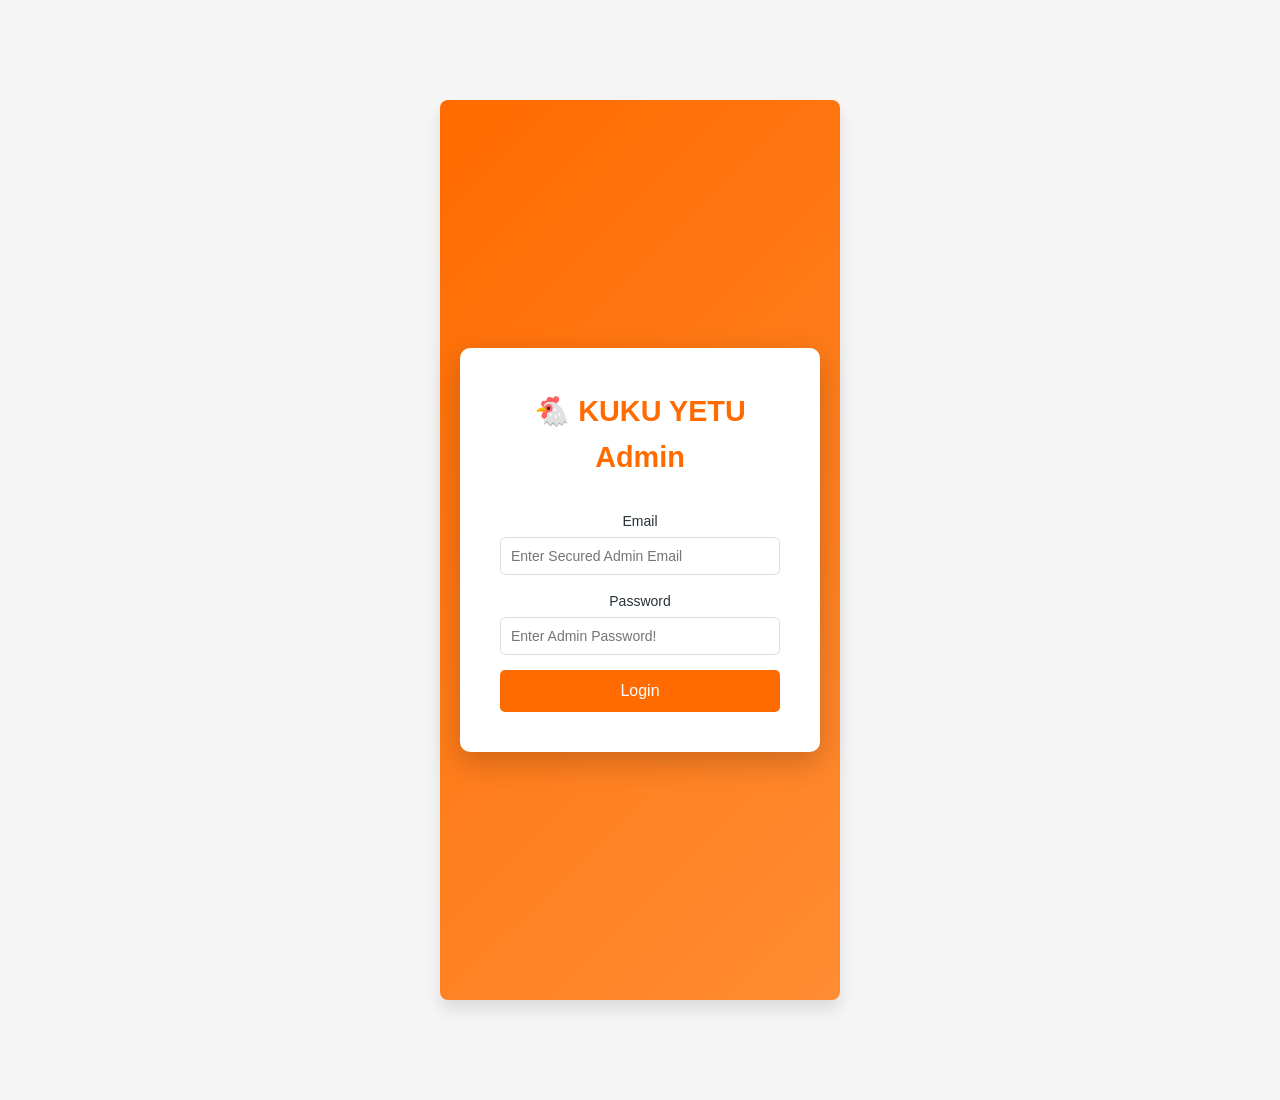
==== commit 930e4993: "Update admin.html" ====
--- a/admin.html
+++ b/admin.html
@@ -355,11 +355,11 @@
             <form id="adminLoginForm" onsubmit="adminLogin(event)">
                 <div class="form-group">
                     <label>Email</label>
-                    <input type="email" id="adminEmail" placeholder="admin@kukuyetu.com" required>
+                    <input type="email" id="adminEmail" placeholder="Enter Secured Admin Email " required>
                 </div>
                 <div class="form-group">
                     <label>Password</label>
-                    <input type="password" id="adminPassword" placeholder="Admin@123456" required>
+                    <input type="password" id="adminPassword" placeholder="Enter Admin Password!" required>
                 </div>
                 <button type="submit">Login</button>
             </form>
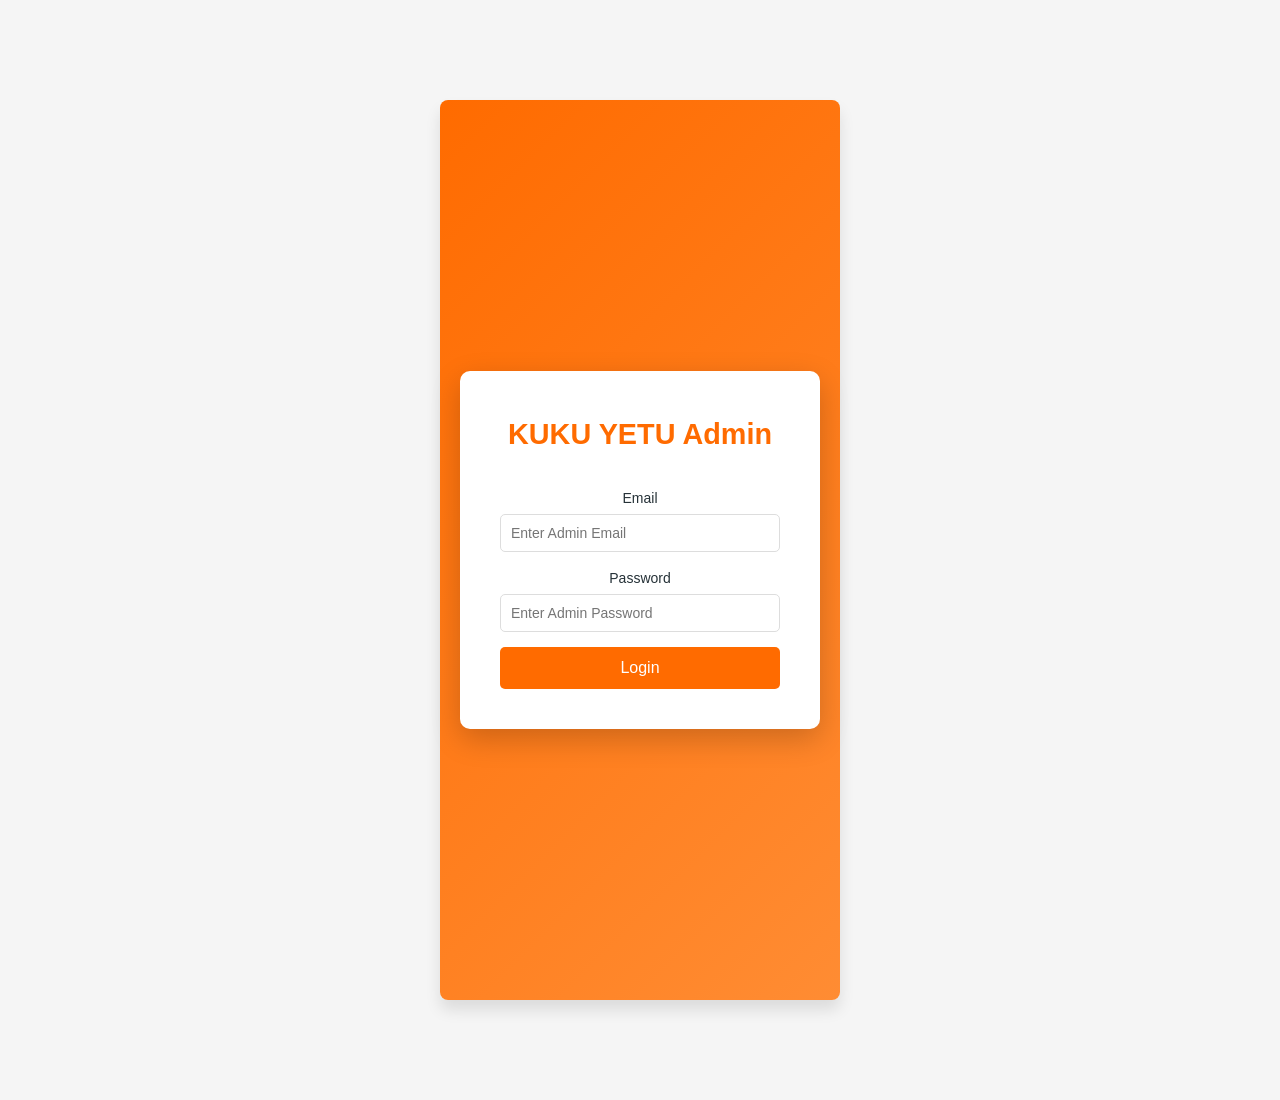
==== commit ebe19498: "Update admin.html" ====
--- a/admin.html
+++ b/admin.html
@@ -7,10 +7,8 @@
     <link rel="stylesheet" href="https://cdnjs.cloudflare.com/ajax/libs/font-awesome/6.4.0/css/all.min.css">
     <link rel="stylesheet" href="css/style.css">
     <link rel="stylesheet" href="css/admin.css">
-    <!-- Data URI favicon - no 404 errors -->
     <link rel="icon" href="data:image/svg+xml,%3Csvg xmlns='http://www.w3.org/2000/svg' viewBox='0 0 100 100'%3E%3Ctext y='.9em' font-size='90'%3E🐔%3C/text%3E%3C/svg%3E">
     <style>
-        /* Additional admin styles */
         .status-badge {
             display: inline-block;
             padding: 5px 12px;
@@ -36,13 +34,6 @@
             transition: all 0.3s;
         }
         .btn-view:hover { opacity: 0.8; transform: translateY(-1px); }
-        
-        .product-thumb {
-            width: 50px;
-            height: 50px;
-            object-fit: cover;
-            border-radius: 4px;
-        }
         
         .stock-badge {
             display: inline-block;
@@ -97,13 +88,6 @@
             color: #999;
         }
         .modal-body { padding: 20px; }
-        .modal-footer {
-            padding: 15px 20px;
-            border-top: 1px solid #eee;
-            display: flex;
-            gap: 10px;
-            justify-content: flex-end;
-        }
         
         .form-group { margin-bottom: 15px; }
         .form-group label { display: block; margin-bottom: 5px; font-weight: 500; font-size: 14px; }
@@ -187,23 +171,10 @@
             100% { transform: rotate(360deg); }
         }
         
-        .table-container {
-            overflow-x: auto;
-            margin-top: 20px;
-        }
-        table {
-            width: 100%;
-            border-collapse: collapse;
-        }
-        th, td {
-            padding: 12px;
-            text-align: left;
-            border-bottom: 1px solid #eee;
-        }
-        th {
-            background: #f8f9fa;
-            font-weight: 600;
-        }
+        .table-container { overflow-x: auto; margin-top: 20px; }
+        table { width: 100%; border-collapse: collapse; }
+        th, td { padding: 12px; text-align: left; border-bottom: 1px solid #eee; }
+        th { background: #f8f9fa; font-weight: 600; }
         tr:hover { background: #fafafa; }
         
         .stats-grid {
@@ -219,16 +190,8 @@
             box-shadow: 0 2px 4px rgba(0,0,0,0.1);
             text-align: center;
         }
-        .stat-card h3 {
-            margin: 0 0 10px;
-            font-size: 14px;
-            color: #666;
-        }
-        .stat-number {
-            font-size: 32px;
-            font-weight: bold;
-            color: #ff6b00;
-        }
+        .stat-card h3 { margin: 0 0 10px; font-size: 14px; color: #666; }
+        .stat-number { font-size: 32px; font-weight: bold; color: #ff6b00; }
         
         .admin-tab { display: none; }
         .admin-tab.active { display: block; }
@@ -250,10 +213,7 @@
             color: #666;
             transition: all 0.3s;
         }
-        .tab-btn.active {
-            color: #ff6b00;
-            border-bottom: 2px solid #ff6b00;
-        }
+        .tab-btn.active { color: #ff6b00; border-bottom: 2px solid #ff6b00; }
         
         .admin-login {
             min-height: 100vh;
@@ -271,10 +231,7 @@
             text-align: center;
             box-shadow: 0 10px 30px rgba(0,0,0,0.2);
         }
-        .login-box h1 {
-            color: #ff6b00;
-            margin-bottom: 30px;
-        }
+        .login-box h1 { color: #ff6b00; margin-bottom: 30px; }
         .login-box button {
             width: 100%;
             padding: 12px;
@@ -321,45 +278,27 @@
             border-radius: 5px;
             cursor: pointer;
         }
-        .btn-secondary {
-            padding: 8px 16px;
-            background: #6c757d;
-            color: white;
-            border: none;
-            border-radius: 5px;
-            cursor: pointer;
-        }
-        .btn-danger {
-            padding: 8px 16px;
-            background: #f44336;
-            color: white;
-            border: none;
-            border-radius: 5px;
-            cursor: pointer;
-        }
     </style>
 </head>
 <body>
-    <!-- Loading Spinner -->
     <div id="loading-spinner" class="loading-spinner">
         <div class="spinner"></div>
     </div>
 
-    <!-- Toast Container -->
     <div class="toast-container" id="toastContainer"></div>
 
     <!-- Admin Login -->
     <div id="adminLogin" class="admin-login">
         <div class="login-box">
-            <h1>🐔 KUKU YETU Admin</h1>
-            <form id="adminLoginForm" onsubmit="adminLogin(event)">
+            <h1>KUKU YETU Admin</h1>
+            <form id="adminLoginForm">
                 <div class="form-group">
                     <label>Email</label>
-                    <input type="email" id="adminEmail" placeholder="Enter Secured Admin Email " required>
+                    <input type="email" id="adminEmail" placeholder="Enter Admin Email" required>
                 </div>
                 <div class="form-group">
                     <label>Password</label>
-                    <input type="password" id="adminPassword" placeholder="Enter Admin Password!" required>
+                    <input type="password" id="adminPassword" placeholder="Enter Admin Password" required>
                 </div>
                 <button type="submit">Login</button>
             </form>
@@ -371,7 +310,7 @@
         <div class="admin-header">
             <div class="container">
                 <div class="admin-header-content">
-                    <h1>🐔 KUKU YETU Admin Dashboard</h1>
+                    <h1>KUKU YETU Admin Dashboard</h1>
                     <button class="btn-logout" onclick="adminLogout()">Logout</button>
                 </div>
             </div>
@@ -380,113 +319,51 @@
         <div class="admin-nav">
             <div class="container">
                 <ul class="admin-tabs">
-                    <li><button class="tab-btn active" data-tab="dashboard" onclick="showTab('dashboard')">Dashboard</button></li>
-                    <li><button class="tab-btn" data-tab="products" onclick="showTab('products')">Products</button></li>
-                    <li><button class="tab-btn" data-tab="orders" onclick="showTab('orders')">Orders</button></li>
+                    <li><button class="tab-btn active" data-tab="dashboard">Dashboard</button></li>
+                    <li><button class="tab-btn" data-tab="products">Products</button></li>
+                    <li><button class="tab-btn" data-tab="orders">Orders</button></li>
                 </ul>
             </div>
         </div>
 
         <div class="admin-content">
             <div class="container">
-                <!-- Dashboard Tab -->
                 <div id="dashboardTab" class="admin-tab active">
                     <div class="stats-grid">
-                        <div class="stat-card">
-                            <h3>Total Orders</h3>
-                            <div class="stat-number" id="totalOrders">0</div>
-                        </div>
-                        <div class="stat-card">
-                            <h3>Pending Orders</h3>
-                            <div class="stat-number" id="pendingOrders">0</div>
-                        </div>
-                        <div class="stat-card">
-                            <h3>Completed Orders</h3>
-                            <div class="stat-number" id="completedOrders">0</div>
-                        </div>
-                        <div class="stat-card">
-                            <h3>Total Products</h3>
-                            <div class="stat-number" id="totalProducts">0</div>
-                        </div>
-                    </div>
-
+                        <div class="stat-card"><h3>Total Orders</h3><div class="stat-number" id="totalOrders">0</div></div>
+                        <div class="stat-card"><h3>Pending Orders</h3><div class="stat-number" id="pendingOrders">0</div></div>
+                        <div class="stat-card"><h3>Completed Orders</h3><div class="stat-number" id="completedOrders">0</div></div>
+                        <div class="stat-card"><h3>Total Products</h3><div class="stat-number" id="totalProducts">0</div></div>
+                    </div>
                     <div class="recent-orders">
                         <h2>Recent Orders</h2>
                         <div class="table-container">
-                            <table id="recentOrdersTable">
-                                <thead>
-                                    <tr>
-                                        <th>Order ID</th>
-                                        <th>Customer</th>
-                                        <th>Total</th>
-                                        <th>Status</th>
-                                        <th>Date</th>
-                                        <th>Actions</th>
-                                    </thead>
-                                </thead>
-                                <tbody id="recentOrdersBody">
-                                    <!-- Orders will be loaded here -->
-                                </tbody>
-                            </table>
-                        </div>
-                    </div>
-                </div>
-
-                <!-- Products Tab -->
+                            <table><thead><tr><th>Order ID</th><th>Customer</th><th>Total</th><th>Status</th><th>Date</th><th>Actions</th></tr></thead><tbody id="recentOrdersBody"></tbody></table>
+                        </div>
+                    </div>
+                </div>
+
                 <div id="productsTab" class="admin-tab">
                     <div class="admin-section-header">
                         <h2>Manage Products</h2>
                         <button class="btn-primary" onclick="openAddProductModal()">+ Add New Product</button>
                     </div>
-
                     <div class="table-container">
-                        <table id="productsTable">
-                            <thead>
-                                <tr>
-                                    <th>ID</th>
-                                    <th>Image</th>
-                                    <th>Title</th>
-                                    <th>Category</th>
-                                    <th>Price</th>
-                                    <th>Stock</th>
-                                    <th>Rating</th>
-                                    <th>Actions</th>
-                                </thead>
-                            </thead>
-                            <tbody id="productsBody">
-                                <!-- Products will be loaded here -->
-                            </tbody>
-                        </table>
-                    </div>
-                </div>
-
-                <!-- Orders Tab -->
+                        <table><thead><tr><th>ID</th><th>Image</th><th>Title</th><th>Category</th><th>Price</th><th>Stock</th><th>Rating</th><th>Actions</th></tr></thead><tbody id="productsBody"></tbody></table>
+                    </div>
+                </div>
+
                 <div id="ordersTab" class="admin-tab">
                     <h2>All Orders</h2>
                     <div class="table-container">
-                        <table id="allOrdersTable">
-                            <thead>
-                                <tr>
-                                    <th>Order ID</th>
-                                    <th>Customer Name</th>
-                                    <th>Phone</th>
-                                    <th>Location</th>
-                                    <th>Products</th>
-                                    <th>Status</th>
-                                    <th>Actions</th>
-                                </thead>
-                            </thead>
-                            <tbody id="allOrdersBody">
-                                <!-- Orders will be loaded here -->
-                            </tbody>
-                        </table>
+                        <table><thead><tr><th>Order ID</th><th>Customer Name</th><th>Phone</th><th>Location</th><th>Products</th><th>Status</th><th>Actions</th></tr></thead><tbody id="allOrdersBody"></tbody></table>
                     </div>
                 </div>
             </div>
         </div>
     </div>
 
-    <!-- Add Product Modal -->
+    <!-- Add Product Modal - NO inline onsubmit -->
     <div class="modal" id="addProductModal">
         <div class="modal-content">
             <div class="modal-header">
@@ -494,12 +371,11 @@
                 <button class="close-modal" onclick="document.getElementById('addProductModal').classList.remove('active')">&times;</button>
             </div>
             <div class="modal-body">
-                <form id="addProductForm" enctype="multipart/form-data" onsubmit="handleAddProduct(event)">
+                <form id="addProductForm" enctype="multipart/form-data">
                     <div class="form-group">
                         <label>Title *</label>
                         <input type="text" id="productTitle" required>
                     </div>
-
                     <div class="form-row">
                         <div class="form-group">
                             <label>Price (Ksh) *</label>
@@ -510,12 +386,10 @@
                             <input type="number" id="productOldPrice" step="0.01">
                         </div>
                     </div>
-
                     <div class="form-group">
                         <label>Description *</label>
                         <textarea id="productDescription" rows="4" required></textarea>
                     </div>
-
                     <div class="form-row">
                         <div class="form-group">
                             <label>Category *</label>
@@ -525,6 +399,7 @@
                                 <option value="layers">Layers</option>
                                 <option value="eggs">Eggs</option>
                                 <option value="chicks">Chicks</option>
+                                <option value="other">Other Products</option>
                             </select>
                         </div>
                         <div class="form-group">
@@ -536,7 +411,6 @@
                             </select>
                         </div>
                     </div>
-
                     <div class="form-row">
                         <div class="form-group">
                             <label>Rating</label>
@@ -550,14 +424,12 @@
                             </select>
                         </div>
                     </div>
-
                     <div class="form-group">
-                        <label>Product Images * (Select multiple)</label>
-                        <input type="file" id="productImages" multiple accept="image/*" required>
+                        <label>Product Images (Select multiple - hold Ctrl/Cmd)</label>
+                        <input type="file" id="productImages" name="images" multiple accept="image/*" required>
                         <div class="image-preview" id="imagePreview"></div>
-                        <small>You can select multiple images. First image will be used as main image.</small>
-                    </div>
-
+                        <small>Tip: Hold Ctrl (Windows) or Cmd (Mac) to select multiple images.</small>
+                    </div>
                     <button type="submit" class="btn-primary" style="width: 100%;">Add Product</button>
                 </form>
             </div>
@@ -572,158 +444,46 @@
                 <button class="close-modal" onclick="document.getElementById('editProductModal').classList.remove('active')">&times;</button>
             </div>
             <div class="modal-body">
-                <form id="editProductForm" enctype="multipart/form-data" onsubmit="handleEditProduct(event)">
+                <form id="editProductForm" enctype="multipart/form-data">
                     <input type="hidden" id="editProductId">
-                    
-                    <div class="form-group">
-                        <label>Title *</label>
-                        <input type="text" id="editProductTitle" required>
-                    </div>
-
-                    <div class="form-row">
-                        <div class="form-group">
-                            <label>Price (Ksh) *</label>
-                            <input type="number" id="editProductPrice" step="0.01" required>
-                        </div>
-                        <div class="form-group">
-                            <label>Old Price (Optional)</label>
-                            <input type="number" id="editProductOldPrice" step="0.01">
-                        </div>
-                    </div>
-
-                    <div class="form-group">
-                        <label>Description *</label>
-                        <textarea id="editProductDescription" rows="4" required></textarea>
-                    </div>
-
-                    <div class="form-row">
-                        <div class="form-group">
-                            <label>Category *</label>
-                            <select id="editProductCategory" required>
-                                <option value="">Select Category</option>
-                                <option value="broilers">Broilers</option>
-                                <option value="layers">Layers</option>
-                                <option value="eggs">Eggs</option>
-                                <option value="chicks">Chicks</option>
-                            </select>
-                        </div>
-                        <div class="form-group">
-                            <label>Stock Status</label>
-                            <select id="editProductStock">
-                                <option value="available">In Stock</option>
-                                <option value="low">Few Units Left</option>
-                                <option value="out">Out of Stock</option>
-                            </select>
-                        </div>
-                    </div>
-
-                    <div class="form-row">
-                        <div class="form-group">
-                            <label>Rating</label>
-                            <select id="editProductRating">
-                                <option value="1">1 Star</option>
-                                <option value="2">2 Stars</option>
-                                <option value="3">3 Stars</option>
-                                <option value="4">4 Stars</option>
-                                <option value="4.5">4.5 Stars</option>
-                                <option value="5">5 Stars</option>
-                            </select>
-                        </div>
-                    </div>
-
-                    <div class="form-group">
-                        <label>Current Images</label>
-                        <div class="image-preview" id="editImagePreview"></div>
-                    </div>
-
-                    <div class="form-group">
-                        <label>Add New Images (Optional)</label>
-                        <input type="file" id="editProductImages" multiple accept="image/*">
-                        <small>Select new images to add. Existing images will be kept.</small>
-                    </div>
-
+                    <div class="form-group"><label>Title *</label><input type="text" id="editProductTitle" required></div>
+                    <div class="form-row">
+                        <div class="form-group"><label>Price (Ksh) *</label><input type="number" id="editProductPrice" step="0.01" required></div>
+                        <div class="form-group"><label>Old Price</label><input type="number" id="editProductOldPrice" step="0.01"></div>
+                    </div>
+                    <div class="form-group"><label>Description *</label><textarea id="editProductDescription" rows="4" required></textarea></div>
+                    <div class="form-row">
+                        <div class="form-group"><label>Category *</label><select id="editProductCategory" required>
+                            <option value="">Select Category</option>
+                            <option value="broilers">Broilers</option>
+                            <option value="layers">Layers</option>
+                            <option value="eggs">Eggs</option>
+                            <option value="chicks">Chicks</option>
+                            <option value="other">Other Products</option>
+                        </select></div>
+                        <div class="form-group"><label>Stock Status</label><select id="editProductStock">
+                            <option value="available">In Stock</option>
+                            <option value="low">Few Units Left</option>
+                            <option value="out">Out of Stock</option>
+                        </select></div>
+                    </div>
+                    <div class="form-row">
+                        <div class="form-group"><label>Rating</label><select id="editProductRating">
+                            <option value="1">1 Star</option><option value="2">2 Stars</option>
+                            <option value="3">3 Stars</option><option value="4">4 Stars</option>
+                            <option value="4.5">4.5 Stars</option><option value="5">5 Stars</option>
+                        </select></div>
+                    </div>
+                    <div class="form-group"><label>Current Images</label><div class="image-preview" id="editImagePreview"></div></div>
+                    <div class="form-group"><label>Add New Images</label><input type="file" id="editProductImages" multiple accept="image/*"></div>
                     <button type="submit" class="btn-primary" style="width: 100%;">Update Product</button>
                 </form>
             </div>
         </div>
     </div>
 
-    <!-- Order Details Modal -->
-    <div class="modal" id="orderDetailsModal">
-        <div class="modal-content">
-            <div class="modal-header">
-                <h2>Order Details</h2>
-                <button class="close-modal" onclick="document.getElementById('orderDetailsModal').classList.remove('active')">&times;</button>
-            </div>
-            <div class="modal-body" id="orderDetailsBody">
-                <!-- Order details will be loaded here -->
-            </div>
-        </div>
-    </div>
-
-    <!-- Edit Order Modal -->
-    <div class="modal" id="editOrderModal">
-        <div class="modal-content">
-            <div class="modal-header">
-                <h2>Edit Order</h2>
-                <button class="close-modal" onclick="document.getElementById('editOrderModal').classList.remove('active')">&times;</button>
-            </div>
-            <div class="modal-body">
-                <form id="editOrderForm" onsubmit="handleEditOrder(event)">
-                    <input type="hidden" id="editOrderId">
-                    
-                    <div class="form-group">
-                        <label>Order Number</label>
-                        <input type="text" id="editOrderNumber" readonly disabled>
-                    </div>
-                    
-                    <div class="form-group">
-                        <label>Customer Name *</label>
-                        <input type="text" id="editCustomerName" required>
-                    </div>
-                    
-                    <div class="form-group">
-                        <label>Phone Number *</label>
-                        <input type="tel" id="editCustomerPhone" required>
-                    </div>
-                    
-                    <div class="form-group">
-                        <label>Location *</label>
-                        <input type="text" id="editCustomerLocation" required>
-                    </div>
-                    
-                    <div class="form-group">
-                        <label>Specific Address</label>
-                        <textarea id="editCustomerAddress" rows="2"></textarea>
-                    </div>
-                    
-                    <div class="form-group">
-                        <label>Order Status</label>
-                        <select id="editOrderStatus">
-                            <option value="pending">Pending</option>
-                            <option value="confirmed">Confirmed</option>
-                            <option value="shipped">Shipped</option>
-                            <option value="delivered">Delivered</option>
-                            <option value="completed">Completed</option>
-                            <option value="cancelled">Cancelled</option>
-                        </select>
-                    </div>
-                    
-                    <div class="form-group">
-                        <label>Products</label>
-                        <div id="editOrderProducts" style="background: #f8f9fa; padding: 10px; border-radius: 5px; max-height: 200px; overflow-y: auto;"></div>
-                    </div>
-                    
-                    <div class="form-group">
-                        <label>Total Amount</label>
-                        <input type="text" id="editOrderTotal" readonly disabled style="background: #f5f5f5;">
-                    </div>
-                    
-                    <button type="submit" class="btn-primary" style="width: 100%;">Save Changes</button>
-                </form>
-            </div>
-        </div>
-    </div>
+    <div class="modal" id="orderDetailsModal"><div class="modal-content"><div class="modal-header"><h2>Order Details</h2><button class="close-modal" onclick="document.getElementById('orderDetailsModal').classList.remove('active')">&times;</button></div><div class="modal-body" id="orderDetailsBody"></div></div></div>
+    <div class="modal" id="editOrderModal"><div class="modal-content"><div class="modal-header"><h2>Edit Order</h2><button class="close-modal" onclick="document.getElementById('editOrderModal').classList.remove('active')">&times;</button></div><div class="modal-body"><form id="editOrderForm"><input type="hidden" id="editOrderId"><div class="form-group"><label>Order Number</label><input type="text" id="editOrderNumber" readonly disabled></div><div class="form-group"><label>Customer Name *</label><input type="text" id="editCustomerName" required></div><div class="form-group"><label>Phone Number *</label><input type="tel" id="editCustomerPhone" required></div><div class="form-group"><label>Location *</label><input type="text" id="editCustomerLocation" required></div><div class="form-group"><label>Specific Address</label><textarea id="editCustomerAddress" rows="2"></textarea></div><div class="form-group"><label>Order Status</label><select id="editOrderStatus"><option value="pending">Pending</option><option value="confirmed">Confirmed</option><option value="shipped">Shipped</option><option value="delivered">Delivered</option><option value="completed">Completed</option><option value="cancelled">Cancelled</option></select></div><div class="form-group"><label>Products</label><div id="editOrderProducts" style="background:#f8f9fa;padding:10px;border-radius:5px;max-height:200px;overflow-y:auto;"></div></div><div class="form-group"><label>Total Amount</label><input type="text" id="editOrderTotal" readonly disabled></div><button type="submit" class="btn-primary" style="width:100%;">Save Changes</button></form></div></div></div>
 
     <script src="js/api.js"></script>
     <script src="js/admin.js"></script>
